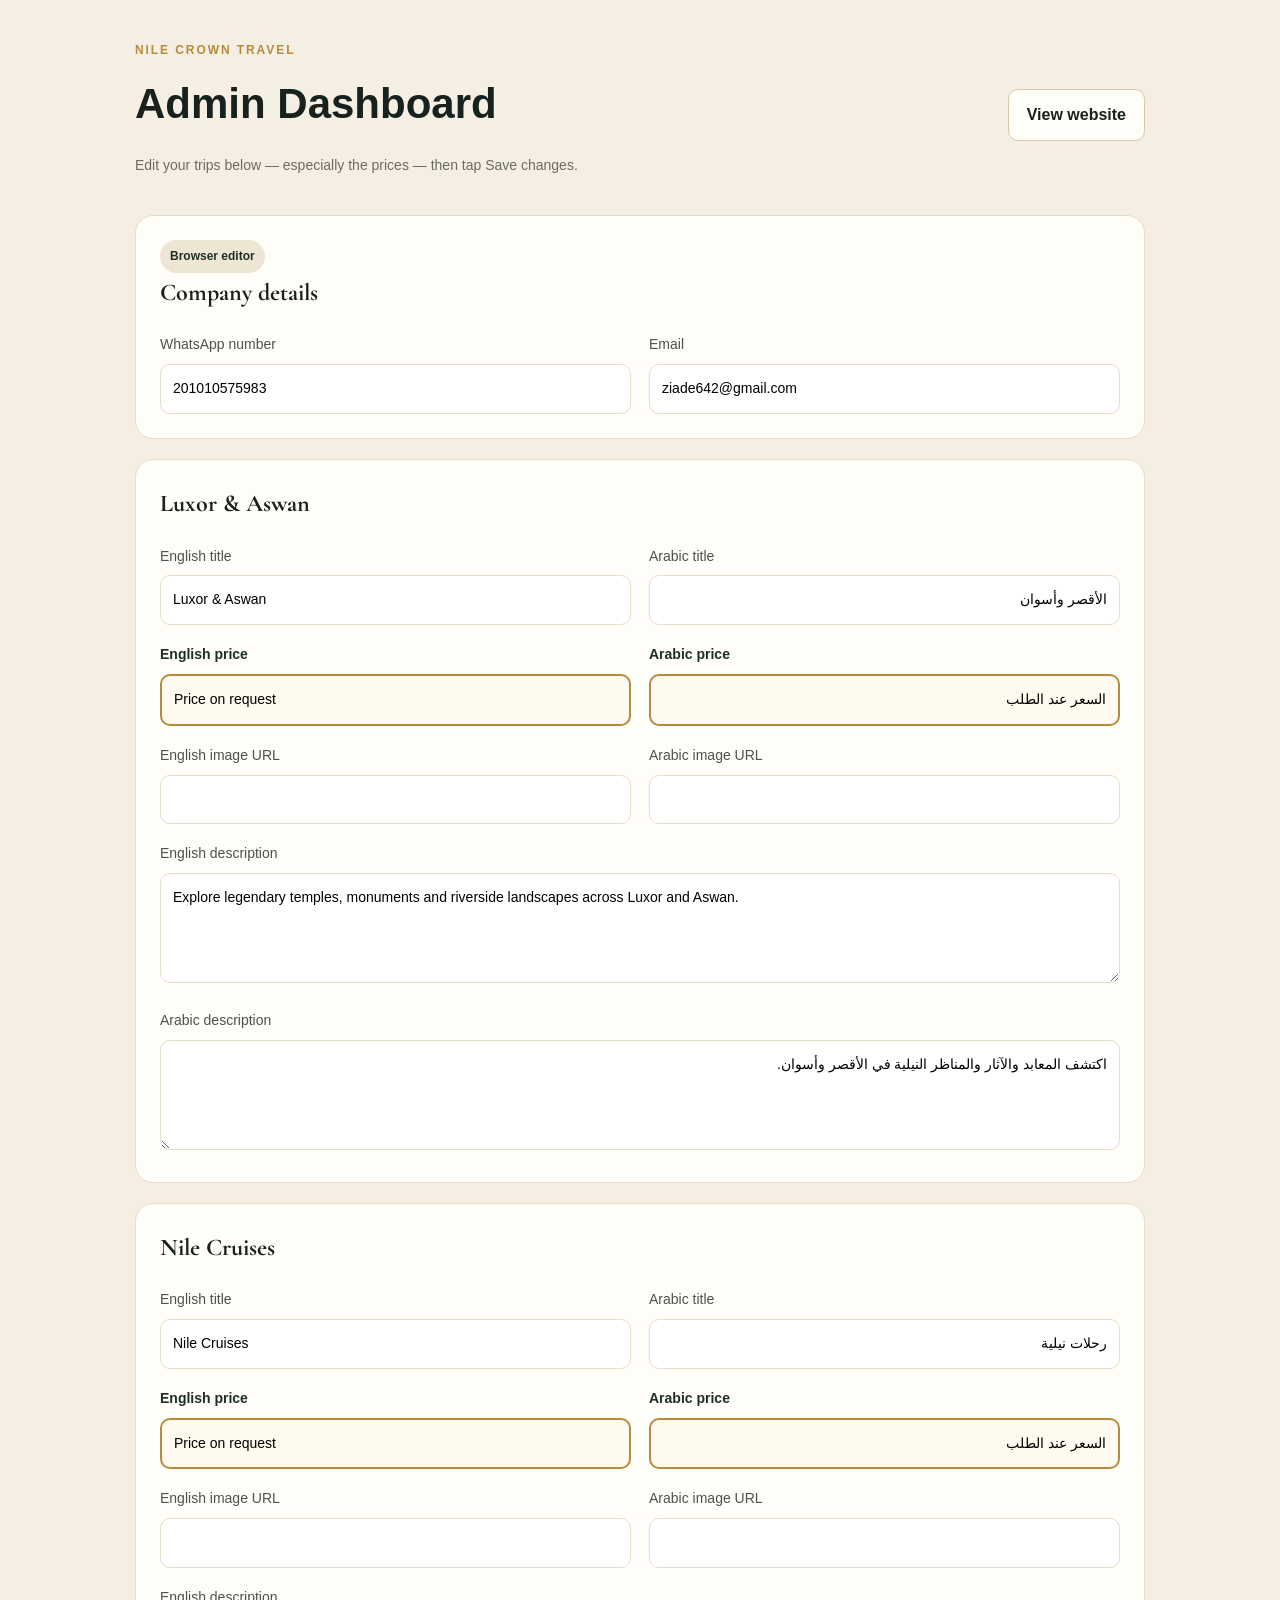
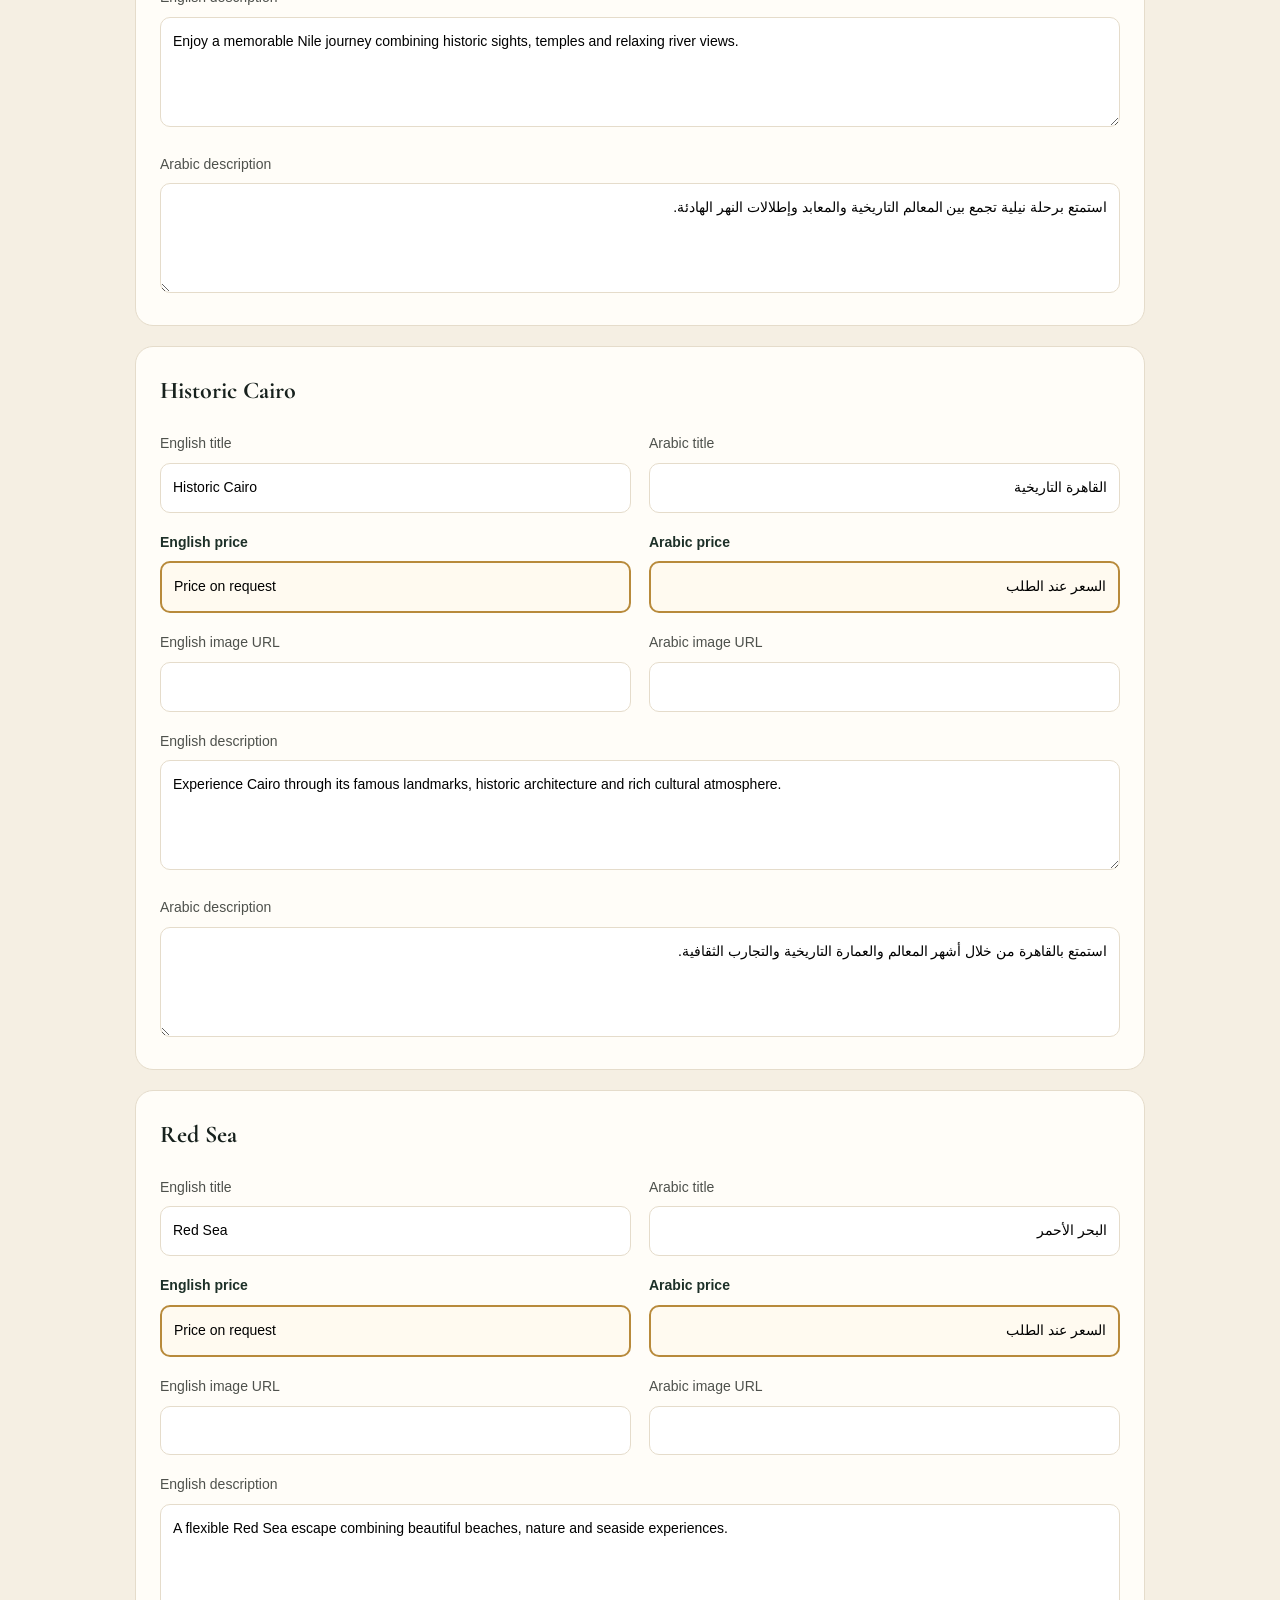
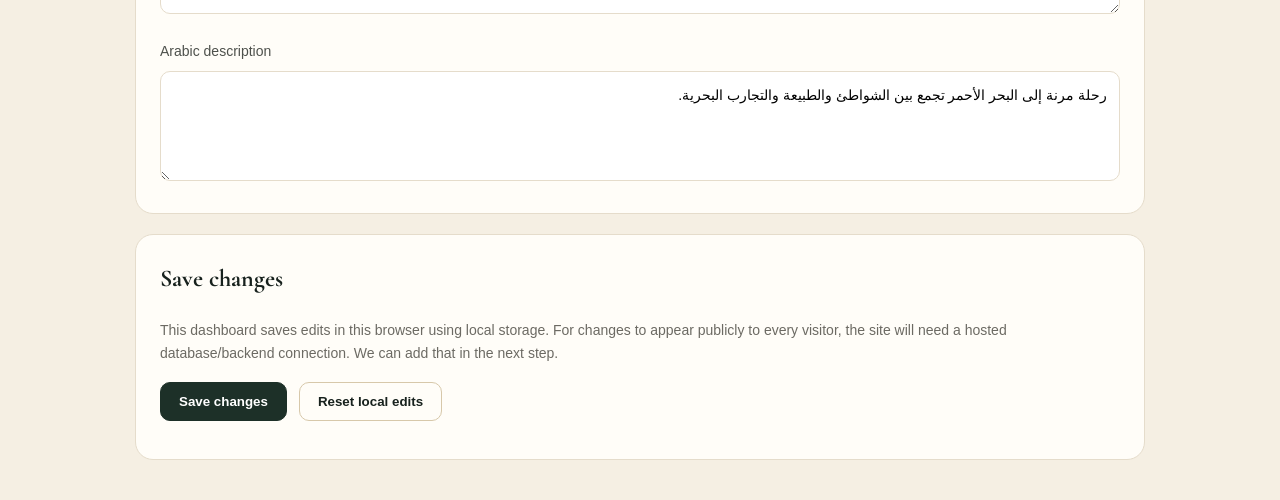
==== admin.html @ ae467d42 "Add files via upload" ====
<!doctype html>
<html lang="en">
<head>
<meta charset="utf-8">
<meta name="viewport" content="width=device-width,initial-scale=1">
<title>Nile Crown Travel — Admin</title>
<link rel="stylesheet" href="style.css">
<style>
body{background:var(--sand)}
.admin-wrap{max-width:1100px;margin:40px auto;padding:0 20px}
.admin-head{display:flex;justify-content:space-between;align-items:center;gap:15px;margin-bottom:25px}
.admin-card{background:var(--paper);border:1px solid var(--line);border-radius:18px;padding:24px;margin-bottom:20px}
.admin-grid{display:grid;grid-template-columns:repeat(2,1fr);gap:18px}
.admin-card input,.admin-card textarea{width:100%;box-sizing:border-box;margin-top:7px;padding:12px;border:1px solid var(--line);border-radius:10px;font:inherit}
.admin-card textarea{min-height:110px}
.admin-actions{display:flex;gap:12px;flex-wrap:wrap;margin-top:18px}
.note{font-size:14px;color:var(--muted);line-height:1.6}
.badge{display:inline-block;padding:6px 10px;border-radius:999px;background:#eee6d5;color:var(--green);font-size:12px;font-weight:700}
@media(max-width:700px){.admin-grid{grid-template-columns:1fr}.admin-head{flex-direction:column;align-items:flex-start}}

body{font-family:Arial,sans-serif;background:#f5efe3;color:#17211d}
.admin-wrap{max-width:1050px}
.admin-head h1{margin:4px 0 0;font-size:42px}
.admin-card h2{margin-top:0}
.admin-card label{font-size:14px;color:#4e514c}
.btn{display:inline-block;padding:11px 18px;border-radius:10px;border:1px solid #d7c8aa;text-decoration:none;cursor:pointer;background:#fffdf8;color:#17211d}
.btn-primary{background:#1d3028;color:white;border-color:#1d3028}
.price-field input{border:2px solid var(--gold);background:#fffaf0}.price-field strong{color:var(--green)}</style>
</head>
<body>
<div class="admin-wrap">
  <div class="admin-head">
    <div><div class="section-kicker">Nile Crown Travel</div><h1>Admin Dashboard</h1><p class="note">Edit your trips below — especially the prices — then tap Save changes.</p></div>
    <a class="btn" href="index.html">View website</a>
  </div>

  <div class="admin-card">
    <span class="badge">Browser editor</span>
    <h2>Company details</h2>
    <div class="admin-grid">
      <label>WhatsApp number<input id="wa" value="201010575983"></label>
      <label>Email<input id="email" value="ziade642@gmail.com"></label>
    </div>
  </div>

  <div id="trips"></div>

  <div class="admin-card">
    <h2>Save changes</h2>
    <p class="note">This dashboard saves edits in this browser using local storage. For changes to appear publicly to every visitor, the site will need a hosted database/backend connection. We can add that in the next step.</p>
    <div class="admin-actions">
      <button class="btn btn-primary" onclick="saveAll()">Save changes</button>
      <button class="btn" onclick="resetAll()">Reset local edits</button>
    </div>
    <p id="status" class="note"></p>
  </div>
</div>
<script src="trip.js"></script>
<script>
const ids=["luxor","cruise","cairo","redsea"];
const saved=JSON.parse(localStorage.getItem("nct_admin")||"{}");
function val(id,key,lang="en"){return saved[id]?.[lang]?.[key] ?? (trips[id]?.[lang]?.[key] || "")}
function render(){
 document.getElementById("trips").innerHTML=ids.map(id=>`
 <div class="admin-card">
  <h2>${trips[id]?.en?.title||id}</h2>
  <div class="admin-grid">
   <label>English title<input data-k="${id}.en.title" value="${val(id,"title")}"></label>
   <label>Arabic title<input dir="rtl" data-k="${id}.ar.title" value="${val(id,"title","ar")}"></label>
   <label class="price-field"><strong>English price</strong><input data-k="${id}.en.price" value="${val(id,"price")}"></label>
   <label class="price-field"><strong>Arabic price</strong><input dir="rtl" data-k="${id}.ar.price" value="${val(id,"price","ar")}"></label>
   <label>English image URL<input data-k="${id}.en.image" value="${val(id,"image")}"></label>
   <label>Arabic image URL<input dir="rtl" data-k="${id}.ar.image" value="${val(id,"image","ar")}"></label>
   <label style="grid-column:1/-1">English description<textarea data-k="${id}.en.desc">${val(id,"desc")}</textarea></label>
   <label style="grid-column:1/-1">Arabic description<textarea dir="rtl" data-k="${id}.ar.desc">${val(id,"desc","ar")}</textarea></label>
  </div>
 </div>`).join("");
}
function saveAll(){
 const out={};
 document.querySelectorAll("[data-k]").forEach(el=>{
   const [id,lang,key]=el.dataset.k.split(".");
   out[id]??={}; out[id][lang]??={}; out[id][lang][key]=el.value;
 });
 localStorage.setItem("nct_admin",JSON.stringify(out));
 localStorage.setItem("nct_company",JSON.stringify({wa:document.getElementById("wa").value,email:document.getElementById("email").value}));
 document.getElementById("status").textContent="Saved in this browser ✓";
}
function resetAll(){localStorage.removeItem("nct_admin");localStorage.removeItem("nct_company");location.reload()}
render();
</script>
</body>
</html>
---- style.css ----
@import url('https://fonts.googleapis.com/css2?family=Cormorant+Garamond:wght@500;600;700&family=Inter:wght@400;500;600;700;800&display=swap');
:root{--ink:#17211d;--green:#1d3028;--gold:#b88a3b;--gold2:#d7b36a;--sand:#f5efe3;--paper:#fffdf8;--muted:#6c6a63;--line:#e5dccb}
*{box-sizing:border-box}html{scroll-behavior:smooth}body{margin:0;font-family:Inter,Arial,sans-serif;background:var(--paper);color:var(--ink);line-height:1.7}a{text-decoration:none;color:inherit}.container{width:min(1160px,92%);margin:auto}
.nav{min-height:78px;display:flex;align-items:center;gap:28px}.brand{display:flex;align-items:center;gap:11px;font-weight:800;font-size:18px;margin-right:auto}.logo{width:44px;height:44px;border:2px solid var(--gold);border-radius:50%;display:grid;place-items:center;color:var(--gold);font-weight:900;letter-spacing:-1px}.nav nav{display:flex;gap:24px}.nav nav a,.lang{font-size:14px;font-weight:600;color:#555}.nav nav a:hover,.lang:hover{color:var(--gold)}
.hero{min-height:650px;display:grid;align-items:center;background:radial-gradient(circle at 82% 25%,rgba(215,179,106,.2),transparent 27%),linear-gradient(120deg,#14231d,#24382f 58%,#71542c);color:white;position:relative;overflow:hidden}.hero:before{content:"𓂀";position:absolute;right:4%;bottom:-95px;font-size:360px;line-height:1;color:white;opacity:.045}.hero:after{content:"NILE CROWN";position:absolute;right:8%;top:25%;font-family:"Cormorant Garamond",serif;font-size:22px;letter-spacing:8px;color:var(--gold2);opacity:.5}.inner{padding:105px 0;position:relative;z-index:1}.eyebrow{letter-spacing:2.4px;font-size:11px;font-weight:800;color:var(--gold);margin-bottom:13px}.hero h1,.trip-hero h1,h2{font-family:"Cormorant Garamond",Georgia,serif}.hero h1{font-size:clamp(55px,8vw,92px);line-height:.92;max-width:780px;margin:0 0 25px;font-weight:600}.hero p{font-size:19px;max-width:720px;color:#eee8db}.actions{display:flex;gap:12px;flex-wrap:wrap;margin-top:30px}.btn{display:inline-flex;justify-content:center;align-items:center;padding:13px 22px;border-radius:8px;border:1px solid transparent;font-weight:800;cursor:pointer;transition:.2s}.primary{background:var(--gold);color:#fff}.primary:hover{background:#9e752f;transform:translateY(-1px)}.outline{border-color:var(--gold);color:var(--gold)}.hero .outline{border-color:#fff;color:#fff}.hero .outline:hover{background:#fff;color:var(--green)}
.section-head{padding:95px 0 38px}.section-head h2{font-size:52px;line-height:1;margin:0 0 12px}.section-head p{color:var(--muted);max-width:650px}.grid{display:grid;grid-template-columns:repeat(4,1fr);gap:18px;padding-bottom:105px}.card{background:white;border:1px solid var(--line);border-radius:16px;padding:27px;transition:.25s;box-shadow:0 10px 35px rgba(55,40,15,.055);position:relative;overflow:hidden}.card:after{content:"";position:absolute;left:0;right:0;bottom:0;height:3px;background:linear-gradient(90deg,var(--gold),transparent)}.card:hover{transform:translateY(-6px);box-shadow:0 18px 45px rgba(55,40,15,.1)}.icon{font-size:37px;margin-bottom:18px}.tag{font-size:10px;text-transform:uppercase;letter-spacing:1.4px;color:#9a702b;font-weight:800}.card h3{font-family:"Cormorant Garamond",Georgia,serif;font-size:29px;margin:8px 0 5px}.card p{color:var(--muted);min-height:78px;font-size:14px}.price{font-weight:800;color:#9a702b;font-size:13px}
.about{background:var(--sand);border-block:1px solid var(--line)}.about-wrap{display:grid;grid-template-columns:1.5fr .8fr;gap:70px;align-items:center;padding:92px 0}.about h2{font-size:50px;line-height:1.05;margin:0 0 18px}.about-box{background:var(--green);color:white;border-radius:16px;padding:30px;display:grid;gap:3px;border:1px solid #30493d;box-shadow:0 15px 40px rgba(20,35,29,.12)}.about-box strong{font-family:"Cormorant Garamond",serif;font-size:31px;color:var(--gold2);margin-top:10px}.about-box span{color:#ddd8cc}
.contact{padding-bottom:100px}.contact-grid{display:grid;grid-template-columns:.75fr 1.25fr;gap:45px}.contact-info{background:var(--green);color:#fff;border-radius:16px;padding:38px}.contact-info h3{font-family:"Cormorant Garamond",serif;font-size:34px;margin-top:0}.contact-info p{color:#ddd8cc}.form{background:#fff;border:1px solid var(--line);border-radius:16px;padding:32px;display:grid;gap:16px;box-shadow:0 10px 35px rgba(55,40,15,.05)}.form>div{display:grid;gap:6px}.form label{font-size:13px;font-weight:700}.form input,.form select,.form textarea{font:inherit;border:1px solid #d9cfbd;border-radius:8px;padding:11px;background:#fff;color:var(--ink);outline:none}.form input:focus,.form select:focus,.form textarea:focus{border-color:var(--gold)}.form textarea{min-height:120px;resize:vertical}.form button{font:inherit}
.footer{border-top:1px solid var(--line);padding:27px 0;display:flex;justify-content:space-between;gap:20px;color:#777;font-size:13px}
.trip-hero{background:radial-gradient(circle at 85% 20%,rgba(184,138,59,.18),transparent 25%),var(--green);color:#fff;padding:65px 0}.trip-hero h1{font-size:clamp(50px,7vw,78px);line-height:.95;margin:10px 0 16px}.trip-hero p{color:#ddd8cc;font-size:18px}.back{color:var(--gold2);font-weight:700;font-size:14px}.trip-content{padding:82px 0}.trip-layout{display:grid;grid-template-columns:1.5fr .7fr;gap:55px}.trip-icon{font-size:70px}.trip-content h2{font-size:48px;line-height:1;margin:12px 0}.trip-content article>p{color:var(--muted);font-size:16px;max-width:760px}.facts{display:grid;grid-template-columns:repeat(2,1fr);gap:15px;margin-top:38px}.facts div{background:#fff;border:1px solid var(--line);border-radius:12px;padding:20px}.facts b,.facts span{display:block}.facts b{font-size:10px;letter-spacing:1.3px;color:#9a702b;text-transform:uppercase}.facts span{font-weight:700;margin-top:3px}.booking-box{background:#fff;border:1px solid var(--line);border-radius:16px;padding:30px;height:max-content;box-shadow:0 15px 40px rgba(55,40,15,.08)}.booking-box h3{font-family:"Cormorant Garamond",serif;font-size:31px;margin-top:0}.booking-box p{color:var(--muted);font-size:14px}.full{width:100%;margin-top:10px}
@media(max-width:900px){.nav nav{display:none}.grid{grid-template-columns:repeat(2,1fr)}.about-wrap,.contact-grid,.trip-layout{grid-template-columns:1fr}.hero{min-height:570px}.hero:after{display:none}}
@media(max-width:560px){.grid{grid-template-columns:1fr}.hero h1{font-size:54px}.hero p{font-size:17px}.facts{grid-template-columns:1fr}.nav{gap:10px}.brand{font-size:15px}.logo{width:38px;height:38px}.actions .btn{width:100%}.section-head{padding-top:68px}.section-head h2,.about h2{font-size:42px}.trip-content{padding:58px 0}}

/* Destination photography */
.card{background-size:cover;background-position:center;min-height:310px;color:#fff;display:flex;flex-direction:column;justify-content:flex-end}
.card:before{content:"";position:absolute;inset:0;background:linear-gradient(180deg,rgba(10,18,14,.04) 20%,rgba(10,18,14,.88) 100%);z-index:0}
.card>*{position:relative;z-index:1}.card p{color:#eee8db}.card .tag,.card .price{color:#e1bd72}
.card:nth-child(1){background-image:url('https://images.unsplash.com/photo-1568322445389-f64ac2515020?auto=format&fit=crop&w=1200&q=85')}
.card:nth-child(2){background-image:url('https://images.unsplash.com/photo-1539650116574-75c0c6d7c6a0?auto=format&fit=crop&w=1200&q=85')}
.card:nth-child(3){background-image:url('https://images.unsplash.com/photo-1572252009286-268acec5ca0a?auto=format&fit=crop&w=1200&q=85')}
.card:nth-child(4){background-image:url('https://images.unsplash.com/photo-1507525428034-b723cf961d3e?auto=format&fit=crop&w=1200&q=85')}

.highlights{background:#fff;border-bottom:1px solid var(--line)}.highlights-inner{display:grid;grid-template-columns:repeat(3,1fr);gap:0}.highlights-inner div{padding:27px 20px;display:grid;grid-template-columns:42px 1fr;column-gap:12px;align-items:center;border-right:1px solid var(--line)}.highlights-inner div:first-child{border-left:1px solid var(--line)}.highlights-inner span{grid-row:span 2;font-size:28px;color:var(--gold);text-align:center}.highlights-inner b{font-size:14px}.highlights-inner small{font-size:11px;color:var(--muted)}@media(max-width:600px){.highlights-inner{grid-template-columns:1fr}.highlights-inner div,.highlights-inner div:first-child{border-inline:0;border-bottom:1px solid var(--line)}}

.trip-image{height:390px;border-radius:18px;background-size:cover;background-position:center;margin-bottom:55px;box-shadow:0 18px 50px rgba(35,30,15,.13);position:relative;overflow:hidden}.trip-image:after{content:"";position:absolute;inset:0;background:linear-gradient(0deg,rgba(12,24,19,.22),transparent 55%)}.it-title{margin-top:55px!important}.itinerary{display:grid;gap:12px}.day{display:grid;grid-template-columns:110px 1fr;gap:20px;padding:18px 20px;background:#fff;border:1px solid var(--line);border-radius:12px}.day strong{color:var(--gold);font-size:13px}.day span{color:var(--muted);font-size:14px}@media(max-width:600px){.trip-image{height:250px;margin-bottom:38px}.day{grid-template-columns:1fr;gap:4px}}


/* --- Nile Crown Travel v2 enhancements --- */
.trust-grid,.feature-grid,.gallery-grid{display:grid;grid-template-columns:repeat(3,1fr);gap:22px}
.trust-card,.feature-card{background:var(--paper);border:1px solid var(--line);border-radius:18px;padding:28px;box-shadow:0 10px 30px rgba(23,33,29,.06)}
.trust-card .big,.feature-card .big{font-size:32px;margin-bottom:10px}
.gallery-grid{grid-template-columns:repeat(4,1fr)}
.gallery-item{min-height:240px;border-radius:18px;background-size:cover;background-position:center;overflow:hidden;position:relative}
.gallery-item span{position:absolute;left:16px;bottom:14px;background:rgba(23,33,29,.78);color:#fff;padding:7px 12px;border-radius:999px;font-size:13px}
.trip-extra{display:grid;grid-template-columns:1fr 1fr;gap:22px;margin-top:28px}
.extra-box{background:var(--paper);border:1px solid var(--line);border-radius:18px;padding:26px}
.extra-box h3{margin-top:0}
.extra-box ul{padding-left:20px;line-height:1.9}
.ar .extra-box ul{padding-left:0;padding-right:20px}
.sticky-book{position:sticky;bottom:16px;z-index:5;margin-top:28px}
.sticky-book .btn{width:100%;text-align:center;box-shadow:0 12px 30px rgba(23,33,29,.18)}
.section-kicker{letter-spacing:.16em;text-transform:uppercase;font-size:12px;color:var(--gold);font-weight:700;margin-bottom:8px}
.site-footer{padding:34px 0;border-top:1px solid var(--line);margin-top:60px}
.footer-row{display:flex;justify-content:space-between;gap:20px;align-items:center}
@media(max-width:800px){
 .trust-grid,.feature-grid,.gallery-grid,.trip-extra{grid-template-columns:1fr}
 .gallery-item{min-height:200px}
 .footer-row{flex-direction:column;text-align:center}
}

.form-grid{display:grid;grid-template-columns:repeat(2,1fr);gap:18px}
.contact-form label{display:block;font-weight:700;margin-bottom:16px}
.contact-form input,.contact-form textarea{display:block;width:100%;box-sizing:border-box;margin-top:8px;padding:13px 14px;border:1px solid var(--line);border-radius:12px;background:var(--paper);font:inherit}
.contact-form textarea{resize:vertical}
@media(max-width:650px){.form-grid{grid-template-columns:1fr}}

.nav-admin{margin-left:auto;font-size:13px;color:var(--gold);font-weight:700}
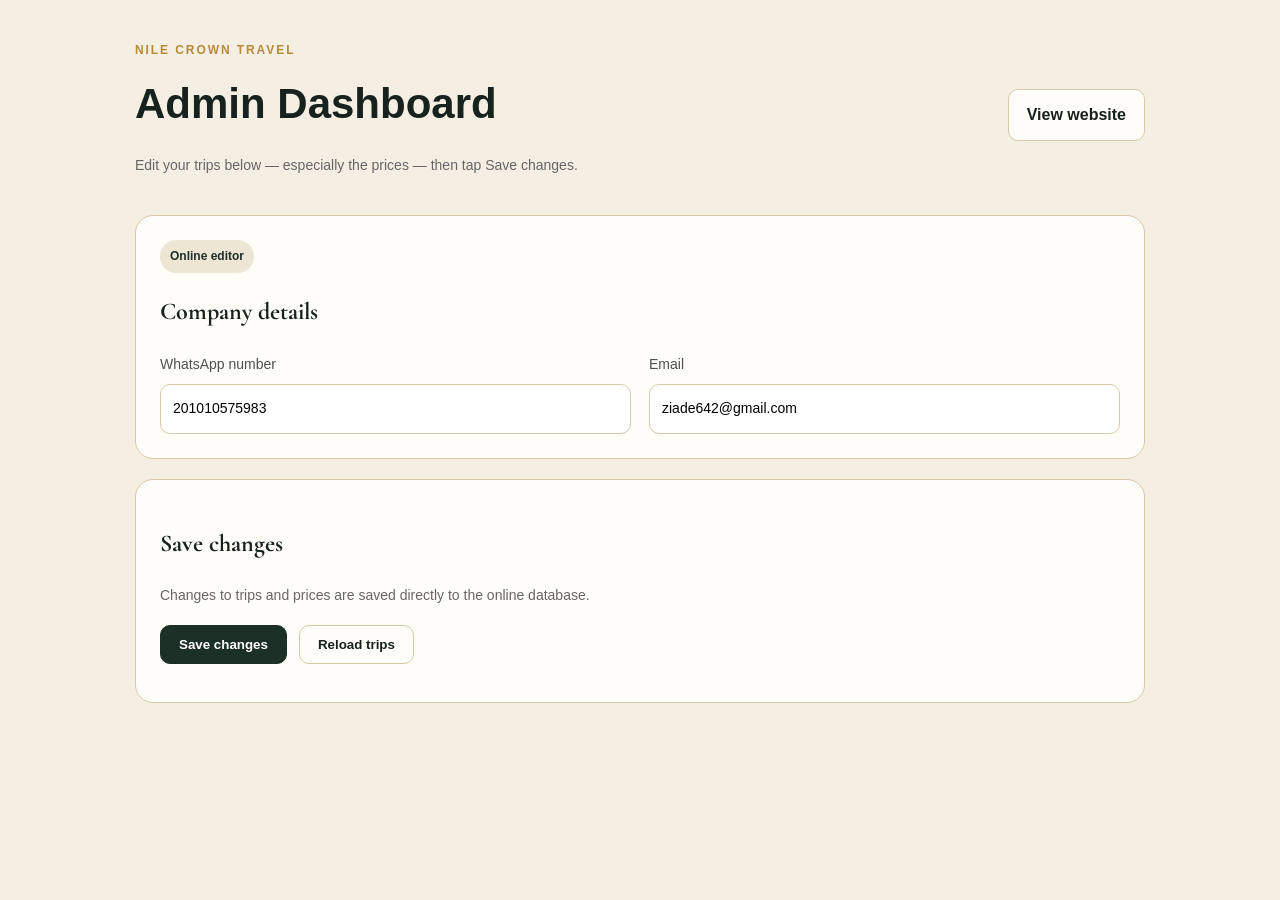
==== commit 1f66dc80: "Revamp admin dashboard styles and functionality Updated admin dashboard styles and functionality, in" ====
--- a/admin.html
+++ b/admin.html
@@ -5,89 +5,566 @@
 <meta name="viewport" content="width=device-width,initial-scale=1">
 <title>Nile Crown Travel — Admin</title>
 <link rel="stylesheet" href="style.css">
+
 <style>
-body{background:var(--sand)}
-.admin-wrap{max-width:1100px;margin:40px auto;padding:0 20px}
-.admin-head{display:flex;justify-content:space-between;align-items:center;gap:15px;margin-bottom:25px}
-.admin-card{background:var(--paper);border:1px solid var(--line);border-radius:18px;padding:24px;margin-bottom:20px}
-.admin-grid{display:grid;grid-template-columns:repeat(2,1fr);gap:18px}
-.admin-card input,.admin-card textarea{width:100%;box-sizing:border-box;margin-top:7px;padding:12px;border:1px solid var(--line);border-radius:10px;font:inherit}
-.admin-card textarea{min-height:110px}
-.admin-actions{display:flex;gap:12px;flex-wrap:wrap;margin-top:18px}
-.note{font-size:14px;color:var(--muted);line-height:1.6}
-.badge{display:inline-block;padding:6px 10px;border-radius:999px;background:#eee6d5;color:var(--green);font-size:12px;font-weight:700}
-@media(max-width:700px){.admin-grid{grid-template-columns:1fr}.admin-head{flex-direction:column;align-items:flex-start}}
-
-body{font-family:Arial,sans-serif;background:#f5efe3;color:#17211d}
-.admin-wrap{max-width:1050px}
-.admin-head h1{margin:4px 0 0;font-size:42px}
-.admin-card h2{margin-top:0}
-.admin-card label{font-size:14px;color:#4e514c}
-.btn{display:inline-block;padding:11px 18px;border-radius:10px;border:1px solid #d7c8aa;text-decoration:none;cursor:pointer;background:#fffdf8;color:#17211d}
-.btn-primary{background:#1d3028;color:white;border-color:#1d3028}
-.price-field input{border:2px solid var(--gold);background:#fffaf0}.price-field strong{color:var(--green)}</style>
+body{
+  background:#f5efe3;
+  color:#17211d;
+  font-family:Arial,sans-serif;
+}
+
+.admin-wrap{
+  max-width:1050px;
+  margin:40px auto;
+  padding:0 20px;
+}
+
+.admin-head{
+  display:flex;
+  justify-content:space-between;
+  align-items:center;
+  gap:15px;
+  margin-bottom:25px;
+}
+
+.admin-head h1{
+  margin:4px 0 0;
+  font-size:42px;
+}
+
+.admin-card{
+  background:#fffdf8;
+  border:1px solid #d7c8aa;
+  border-radius:18px;
+  padding:24px;
+  margin-bottom:20px;
+}
+
+.admin-grid{
+  display:grid;
+  grid-template-columns:repeat(2,1fr);
+  gap:18px;
+}
+
+.admin-card input,
+.admin-card textarea{
+  width:100%;
+  box-sizing:border-box;
+  margin-top:7px;
+  padding:12px;
+  border:1px solid #d7c8aa;
+  border-radius:10px;
+  font:inherit;
+}
+
+.admin-card textarea{
+  min-height:110px;
+}
+
+.admin-card label{
+  font-size:14px;
+  color:#4e514c;
+}
+
+.price-field input{
+  border:2px solid #b99b55;
+  background:#fffaf0;
+}
+
+.price-field strong{
+  color:#1d3028;
+}
+
+.admin-actions{
+  display:flex;
+  gap:12px;
+  flex-wrap:wrap;
+  margin-top:18px;
+}
+
+.btn{
+  display:inline-block;
+  padding:11px 18px;
+  border-radius:10px;
+  border:1px solid #d7c8aa;
+  text-decoration:none;
+  cursor:pointer;
+  background:#fffdf8;
+  color:#17211d;
+}
+
+.btn-primary{
+  background:#1d3028;
+  color:white;
+  border-color:#1d3028;
+}
+
+.note{
+  font-size:14px;
+  color:#666;
+  line-height:1.6;
+}
+
+.badge{
+  display:inline-block;
+  padding:6px 10px;
+  border-radius:999px;
+  background:#eee6d5;
+  color:#1d3028;
+  font-size:12px;
+  font-weight:700;
+}
+
+@media(max-width:700px){
+  .admin-grid{
+    grid-template-columns:1fr;
+  }
+
+  .admin-head{
+    flex-direction:column;
+    align-items:flex-start;
+  }
+}
+</style>
 </head>
+
 <body>
+
 <div class="admin-wrap">
+
   <div class="admin-head">
-    <div><div class="section-kicker">Nile Crown Travel</div><h1>Admin Dashboard</h1><p class="note">Edit your trips below — especially the prices — then tap Save changes.</p></div>
+    <div>
+      <div class="section-kicker">Nile Crown Travel</div>
+      <h1>Admin Dashboard</h1>
+      <p class="note">
+        Edit your trips below — especially the prices — then tap Save changes.
+      </p>
+    </div>
+
     <a class="btn" href="index.html">View website</a>
   </div>
 
+
   <div class="admin-card">
-    <span class="badge">Browser editor</span>
+
+    <span class="badge">Online editor</span>
+
     <h2>Company details</h2>
+
     <div class="admin-grid">
-      <label>WhatsApp number<input id="wa" value="201010575983"></label>
-      <label>Email<input id="email" value="ziade642@gmail.com"></label>
+
+      <label>
+        WhatsApp number
+        <input id="wa" value="201010575983">
+      </label>
+
+      <label>
+        Email
+        <input id="email" value="ziade642@gmail.com">
+      </label>
+
     </div>
+
   </div>
 
+
   <div id="trips"></div>
 
+
   <div class="admin-card">
+
     <h2>Save changes</h2>
-    <p class="note">This dashboard saves edits in this browser using local storage. For changes to appear publicly to every visitor, the site will need a hosted database/backend connection. We can add that in the next step.</p>
+
+    <p class="note">
+      Changes to trips and prices are saved directly to the online database.
+    </p>
+
     <div class="admin-actions">
-      <button class="btn btn-primary" onclick="saveAll()">Save changes</button>
-      <button class="btn" onclick="resetAll()">Reset local edits</button>
+
+      <button class="btn btn-primary" onclick="saveAll()">
+        Save changes
+      </button>
+
+      <button class="btn" onclick="resetAll()">
+        Reload trips
+      </button>
+
     </div>
+
     <p id="status" class="note"></p>
+
   </div>
+
 </div>
+
+
 <script src="trip.js"></script>
+
 <script>
-const ids=["luxor","cruise","cairo","redsea"];
-const saved=JSON.parse(localStorage.getItem("nct_admin")||"{}");
-function val(id,key,lang="en"){return saved[id]?.[lang]?.[key] ?? (trips[id]?.[lang]?.[key] || "")}
+
+const SUPABASE_URL =
+  "https://vlqzmqbshqxycwgiuov.supabase.co";
+
+const SUPABASE_KEY =
+  "sb_publishable_2kdCMej4UhbTlmEcrqIoRg_nDGXvSeL";
+
+
+const ids = [
+  "luxor",
+  "cruise",
+  "cairo",
+  "redsea"
+];
+
+
+function databaseId(id){
+
+  if(id === "luxor"){
+    return 1;
+  }
+
+  return Number(id);
+}
+
+
+function escapeHtml(value){
+
+  return String(value ?? "")
+    .replace(/&/g,"&amp;")
+    .replace(/</g,"&lt;")
+    .replace(/>/g,"&gt;")
+    .replace(/"/g,"&quot;")
+    .replace(/'/g,"&#039;");
+
+}
+
+
 function render(){
- document.getElementById("trips").innerHTML=ids.map(id=>`
- <div class="admin-card">
-  <h2>${trips[id]?.en?.title||id}</h2>
-  <div class="admin-grid">
-   <label>English title<input data-k="${id}.en.title" value="${val(id,"title")}"></label>
-   <label>Arabic title<input dir="rtl" data-k="${id}.ar.title" value="${val(id,"title","ar")}"></label>
-   <label class="price-field"><strong>English price</strong><input data-k="${id}.en.price" value="${val(id,"price")}"></label>
-   <label class="price-field"><strong>Arabic price</strong><input dir="rtl" data-k="${id}.ar.price" value="${val(id,"price","ar")}"></label>
-   <label>English image URL<input data-k="${id}.en.image" value="${val(id,"image")}"></label>
-   <label>Arabic image URL<input dir="rtl" data-k="${id}.ar.image" value="${val(id,"image","ar")}"></label>
-   <label style="grid-column:1/-1">English description<textarea data-k="${id}.en.desc">${val(id,"desc")}</textarea></label>
-   <label style="grid-column:1/-1">Arabic description<textarea dir="rtl" data-k="${id}.ar.desc">${val(id,"desc","ar")}</textarea></label>
-  </div>
- </div>`).join("");
-}
-function saveAll(){
- const out={};
- document.querySelectorAll("[data-k]").forEach(el=>{
-   const [id,lang,key]=el.dataset.k.split(".");
-   out[id]??={}; out[id][lang]??={}; out[id][lang][key]=el.value;
- });
- localStorage.setItem("nct_admin",JSON.stringify(out));
- localStorage.setItem("nct_company",JSON.stringify({wa:document.getElementById("wa").value,email:document.getElementById("email").value}));
- document.getElementById("status").textContent="Saved in this browser ✓";
-}
-function resetAll(){localStorage.removeItem("nct_admin");localStorage.removeItem("nct_company");location.reload()}
+
+  document.getElementById("trips").innerHTML =
+    ids.map(id => {
+
+      const trip =
+        trips[id] || {};
+
+      const en =
+        trip.en || {};
+
+      const ar =
+        trip.ar || {};
+
+      return `
+
+      <div class="admin-card">
+
+        <h2>
+          ${escapeHtml(en.title || id)}
+        </h2>
+
+        <div class="admin-grid">
+
+          <label>
+            English title
+            <input
+              data-k="${id}.en.title"
+              value="${escapeHtml(en.title || "")}"
+            >
+          </label>
+
+
+          <label>
+            Arabic title
+            <input
+              dir="rtl"
+              data-k="${id}.ar.title"
+              value="${escapeHtml(ar.title || "")}"
+            >
+          </label>
+
+
+          <label class="price-field">
+
+            <strong>English price</strong>
+
+            <input
+              data-k="${id}.en.price"
+              value="${escapeHtml(en.price || "")}"
+            >
+
+          </label>
+
+
+          <label class="price-field">
+
+            <strong>Arabic price</strong>
+
+            <input
+              dir="rtl"
+              data-k="${id}.ar.price"
+              value="${escapeHtml(ar.price || "")}"
+            >
+
+          </label>
+
+
+          <label>
+
+            English image URL
+
+            <input
+              data-k="${id}.en.image"
+              value="${escapeHtml(en.image || "")}"
+            >
+
+          </label>
+
+
+          <label>
+
+            Arabic image URL
+
+            <input
+              dir="rtl"
+              data-k="${id}.ar.image"
+              value="${escapeHtml(ar.image || "")}"
+            >
+
+          </label>
+
+
+          <label style="grid-column:1/-1">
+
+            English description
+
+            <textarea
+              data-k="${id}.en.desc"
+            >${escapeHtml(en.desc || "")}</textarea>
+
+          </label>
+
+
+          <label style="grid-column:1/-1">
+
+            Arabic description
+
+            <textarea
+              dir="rtl"
+              data-k="${id}.ar.desc"
+            >${escapeHtml(ar.desc || "")}</textarea>
+
+          </label>
+
+        </div>
+
+      </div>
+
+      `;
+
+    }).join("");
+
+}
+
+
+async function saveAll(){
+
+  const status =
+    document.getElementById("status");
+
+  status.textContent =
+    "Saving changes...";
+
+  status.style.color = "";
+
+
+  const updates = {};
+
+
+  document
+    .querySelectorAll("[data-k]")
+    .forEach(el => {
+
+      const parts =
+        el.dataset.k.split(".");
+
+      const id =
+        parts[0];
+
+      const lang =
+        parts[1];
+
+      const key =
+        parts[2];
+
+
+      if(!updates[id]){
+        updates[id] = {};
+      }
+
+      if(!updates[id][lang]){
+        updates[id][lang] = {};
+      }
+
+      updates[id][lang][key] =
+        el.value;
+
+    });
+
+
+  try{
+
+    for(const id of Object.keys(updates)){
+
+      const dbId =
+        databaseId(id);
+
+
+      const data = {};
+
+
+      if(updates[id].en){
+
+        if(
+          updates[id].en.title !== undefined
+        ){
+          data.title_en =
+            updates[id].en.title;
+        }
+
+        if(
+          updates[id].en.price !== undefined
+        ){
+          data.price_en =
+            updates[id].en.price;
+        }
+
+        if(
+          updates[id].en.image !== undefined
+        ){
+          data.image_en =
+            updates[id].en.image;
+        }
+
+        if(
+          updates[id].en.desc !== undefined
+        ){
+          data.description_en =
+            updates[id].en.desc;
+        }
+
+      }
+
+
+      if(updates[id].ar){
+
+        if(
+          updates[id].ar.title !== undefined
+        ){
+          data.title_ar =
+            updates[id].ar.title;
+        }
+
+        if(
+          updates[id].ar.price !== undefined
+        ){
+          data.price_ar =
+            updates[id].ar.price;
+        }
+
+        if(
+          updates[id].ar.image !== undefined
+        ){
+          data.image_ar =
+            updates[id].ar.image;
+        }
+
+        if(
+          updates[id].ar.desc !== undefined
+        ){
+          data.description_ar =
+            updates[id].ar.desc;
+        }
+
+      }
+
+
+      const response =
+        await fetch(
+          `${SUPABASE_URL}/rest/v1/trips?id=eq.${dbId}`,
+          {
+            method:"PATCH",
+
+            headers:{
+              apikey:SUPABASE_KEY,
+              Authorization:
+                `Bearer ${SUPABASE_KEY}`,
+              "Content-Type":
+                "application/json",
+              Prefer:
+                "return=minimal"
+            },
+
+            body:
+              JSON.stringify(data)
+          }
+        );
+
+
+      if(!response.ok){
+
+        const errorText =
+          await response.text();
+
+        throw new Error(errorText);
+
+      }
+
+    }
+
+
+    localStorage.setItem(
+      "nct_company",
+      JSON.stringify({
+        wa:
+          document.getElementById("wa").value,
+
+        email:
+          document.getElementById("email").value
+      })
+    );
+
+
+    status.textContent =
+      "Saved successfully ✓";
+
+    status.style.color =
+      "green";
+
+
+  }catch(error){
+
+    console.error(error);
+
+    status.textContent =
+      "Save failed: " + error.message;
+
+    status.style.color =
+      "red";
+
+  }
+
+}
+
+
+function resetAll(){
+
+  location.reload();
+
+}
+
+
 render();
+
 </script>
+
 </body>
 </html>
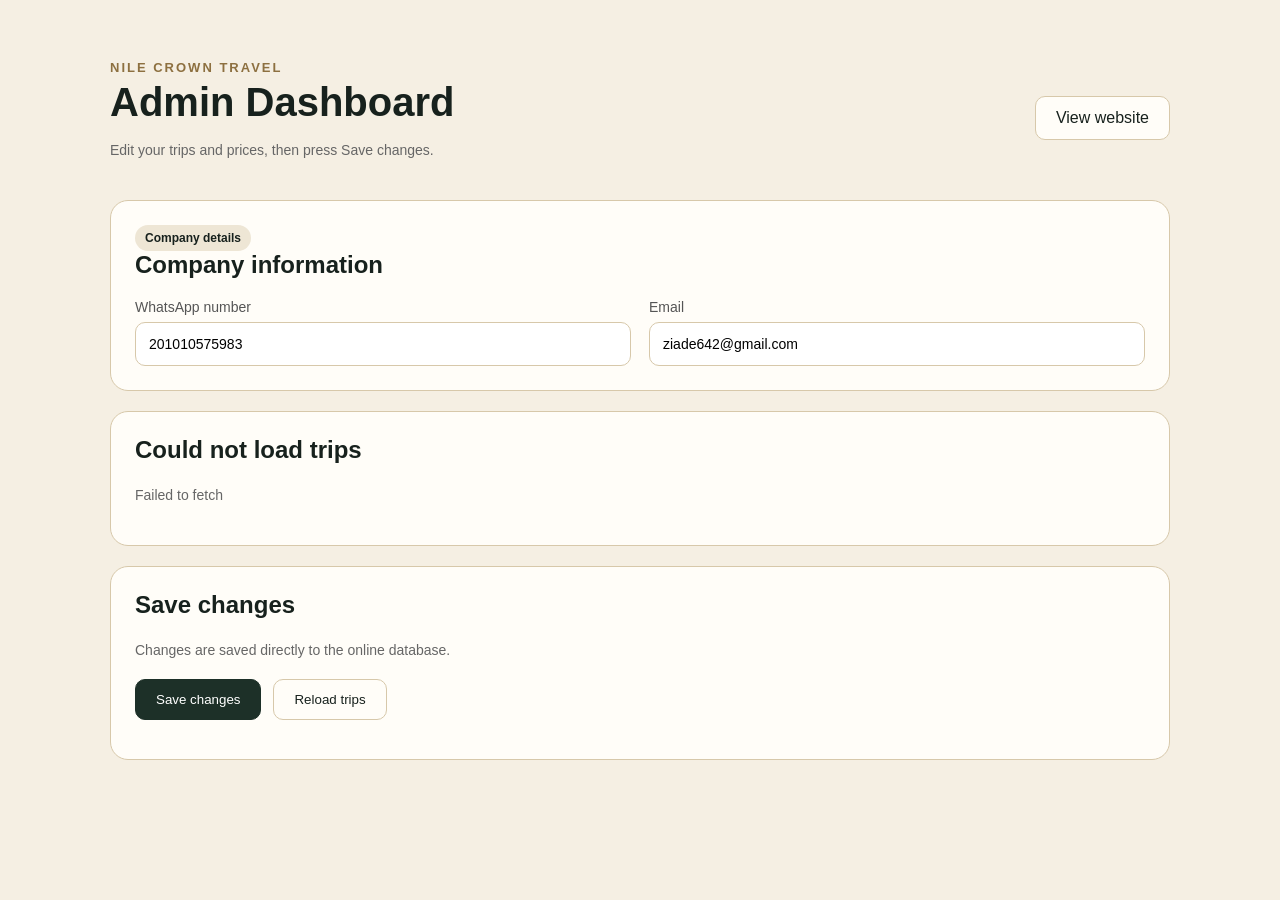
==== commit d6451a57: "Refactor admin.html for improved structure and styling" ====
--- a/admin.html
+++ b/admin.html
@@ -3,36 +3,43 @@
 <head>
 <meta charset="utf-8">
 <meta name="viewport" content="width=device-width,initial-scale=1">
-<title>Nile Crown Travel — Admin</title>
-<link rel="stylesheet" href="style.css">
+<title>Nile Crown Travel - Admin</title>
 
 <style>
+*{box-sizing:border-box}
+
 body{
+  margin:0;
   background:#f5efe3;
   color:#17211d;
   font-family:Arial,sans-serif;
 }
 
-.admin-wrap{
-  max-width:1050px;
+.wrap{
+  max-width:1100px;
   margin:40px auto;
-  padding:0 20px;
-}
-
-.admin-head{
+  padding:20px;
+}
+
+header{
   display:flex;
   justify-content:space-between;
   align-items:center;
-  gap:15px;
   margin-bottom:25px;
 }
 
-.admin-head h1{
-  margin:4px 0 0;
-  font-size:42px;
-}
-
-.admin-card{
+h1{font-size:40px;margin:5px 0}
+h2{margin-top:0}
+
+.kicker{
+  font-size:13px;
+  font-weight:bold;
+  letter-spacing:2px;
+  color:#8d7040;
+  text-transform:uppercase;
+}
+
+.card{
   background:#fffdf8;
   border:1px solid #d7c8aa;
   border-radius:18px;
@@ -40,191 +47,195 @@
   margin-bottom:20px;
 }
 
-.admin-grid{
+.grid{
   display:grid;
-  grid-template-columns:repeat(2,1fr);
+  grid-template-columns:1fr 1fr;
   gap:18px;
 }
 
-.admin-card input,
-.admin-card textarea{
+label{
+  font-size:14px;
+  color:#555;
+}
+
+input,textarea{
+  display:block;
   width:100%;
-  box-sizing:border-box;
   margin-top:7px;
-  padding:12px;
+  padding:13px;
   border:1px solid #d7c8aa;
   border-radius:10px;
   font:inherit;
-}
-
-.admin-card textarea{
+  background:white;
+}
+
+textarea{
   min-height:110px;
-}
-
-.admin-card label{
-  font-size:14px;
-  color:#4e514c;
-}
-
-.price-field input{
+  resize:vertical;
+}
+
+.price input{
   border:2px solid #b99b55;
   background:#fffaf0;
-}
-
-.price-field strong{
-  color:#1d3028;
-}
-
-.admin-actions{
+  font-weight:bold;
+}
+
+.btn{
+  padding:12px 20px;
+  border-radius:10px;
+  border:1px solid #d7c8aa;
+  background:#fffdf8;
+  cursor:pointer;
+  text-decoration:none;
+  color:#17211d;
+}
+
+.primary{
+  background:#1d3028;
+  color:white;
+  border-color:#1d3028;
+}
+
+.actions{
   display:flex;
   gap:12px;
   flex-wrap:wrap;
   margin-top:18px;
 }
 
-.btn{
-  display:inline-block;
-  padding:11px 18px;
-  border-radius:10px;
-  border:1px solid #d7c8aa;
-  text-decoration:none;
-  cursor:pointer;
-  background:#fffdf8;
-  color:#17211d;
-}
-
-.btn-primary{
-  background:#1d3028;
-  color:white;
-  border-color:#1d3028;
-}
-
 .note{
+  color:#666;
   font-size:14px;
-  color:#666;
   line-height:1.6;
 }
 
 .badge{
   display:inline-block;
   padding:6px 10px;
-  border-radius:999px;
+  border-radius:20px;
   background:#eee6d5;
-  color:#1d3028;
   font-size:12px;
-  font-weight:700;
+  font-weight:bold;
+}
+
+#status{
+  margin-top:15px;
+  font-weight:bold;
+}
+
+.loading{
+  text-align:center;
+  color:#666;
 }
 
 @media(max-width:700px){
-  .admin-grid{
+  header{
+    flex-direction:column;
+    align-items:flex-start;
+    gap:15px;
+  }
+
+  .grid{
     grid-template-columns:1fr;
   }
 
-  .admin-head{
-    flex-direction:column;
-    align-items:flex-start;
-  }
+  h1{font-size:32px}
 }
 </style>
 </head>
 
 <body>
 
-<div class="admin-wrap">
-
-  <div class="admin-head">
-    <div>
-      <div class="section-kicker">Nile Crown Travel</div>
-      <h1>Admin Dashboard</h1>
-      <p class="note">
-        Edit your trips below — especially the prices — then tap Save changes.
-      </p>
-    </div>
-
-    <a class="btn" href="index.html">View website</a>
+<div class="wrap">
+
+<header>
+  <div>
+    <div class="kicker">Nile Crown Travel</div>
+    <h1>Admin Dashboard</h1>
+    <p class="note">
+      Edit your trips and prices, then press Save changes.
+    </p>
   </div>
 
-
-  <div class="admin-card">
-
-    <span class="badge">Online editor</span>
-
-    <h2>Company details</h2>
-
-    <div class="admin-grid">
-
-      <label>
-        WhatsApp number
-        <input id="wa" value="201010575983">
-      </label>
-
-      <label>
-        Email
-        <input id="email" value="ziade642@gmail.com">
-      </label>
-
-    </div>
+  <a class="btn" href="index.html">View website</a>
+</header>
+
+
+<!-- COMPANY -->
+
+<div class="card">
+
+  <span class="badge">Company details</span>
+
+  <h2>Company information</h2>
+
+  <div class="grid">
+
+    <label>
+      WhatsApp number
+      <input id="wa" value="201010575983">
+    </label>
+
+    <label>
+      Email
+      <input id="email" value="ziade642@gmail.com">
+    </label>
 
   </div>
 
-
-  <div id="trips"></div>
-
-
-  <div class="admin-card">
-
-    <h2>Save changes</h2>
-
-    <p class="note">
-      Changes to trips and prices are saved directly to the online database.
-    </p>
-
-    <div class="admin-actions">
-
-      <button class="btn btn-primary" onclick="saveAll()">
-        Save changes
-      </button>
-
-      <button class="btn" onclick="resetAll()">
-        Reload trips
-      </button>
-
-    </div>
-
-    <p id="status" class="note"></p>
-
+</div>
+
+
+<!-- TRIPS -->
+
+<div id="trips">
+  <div class="card loading">
+    Loading trips...
   </div>
-
 </div>
 
 
-<script src="trip.js"></script>
+<!-- SAVE -->
+
+<div class="card">
+
+  <h2>Save changes</h2>
+
+  <p class="note">
+    Changes are saved directly to the online database.
+  </p>
+
+  <div class="actions">
+
+    <button
+      id="saveBtn"
+      class="btn primary"
+      onclick="saveAll()">
+      Save changes
+    </button>
+
+    <button
+      class="btn"
+      onclick="loadTrips()">
+      Reload trips
+    </button>
+
+  </div>
+
+  <div id="status"></div>
+
+</div>
+
+</div>
+
 
 <script>
 
 const SUPABASE_URL =
-  "https://vlqzmqbshqxycwgiuov.supabase.co";
+"https://vlqzmqbshqxycwgiuov.supabase.co";
 
 const SUPABASE_KEY =
-  "sb_publishable_2kdCMej4UhbTlmEcrqIoRg_nDGXvSeL";
-
-
-const ids = [
-  "luxor",
-  "cruise",
-  "cairo",
-  "redsea"
-];
-
-
-function databaseId(id){
-
-  if(id === "luxor"){
-    return 1;
-  }
-
-  return Number(id);
-}
+"sb_publishable_2kdCMej4UhbTlmEcrqIoRg_nDGXvSeL";
 
 
 function escapeHtml(value){
@@ -239,137 +250,182 @@
 }
 
 
-function render(){
-
-  document.getElementById("trips").innerHTML =
-    ids.map(id => {
-
-      const trip =
-        trips[id] || {};
-
-      const en =
-        trip.en || {};
-
-      const ar =
-        trip.ar || {};
-
-      return `
-
-      <div class="admin-card">
-
-        <h2>
-          ${escapeHtml(en.title || id)}
-        </h2>
-
-        <div class="admin-grid">
-
-          <label>
-            English title
-            <input
-              data-k="${id}.en.title"
-              value="${escapeHtml(en.title || "")}"
-            >
-          </label>
-
-
-          <label>
-            Arabic title
-            <input
-              dir="rtl"
-              data-k="${id}.ar.title"
-              value="${escapeHtml(ar.title || "")}"
-            >
-          </label>
-
-
-          <label class="price-field">
-
-            <strong>English price</strong>
-
-            <input
-              data-k="${id}.en.price"
-              value="${escapeHtml(en.price || "")}"
-            >
-
-          </label>
-
-
-          <label class="price-field">
-
-            <strong>Arabic price</strong>
-
-            <input
-              dir="rtl"
-              data-k="${id}.ar.price"
-              value="${escapeHtml(ar.price || "")}"
-            >
-
-          </label>
-
-
-          <label>
-
-            English image URL
-
-            <input
-              data-k="${id}.en.image"
-              value="${escapeHtml(en.image || "")}"
-            >
-
-          </label>
-
-
-          <label>
-
-            Arabic image URL
-
-            <input
-              dir="rtl"
-              data-k="${id}.ar.image"
-              value="${escapeHtml(ar.image || "")}"
-            >
-
-          </label>
-
-
-          <label style="grid-column:1/-1">
-
-            English description
-
-            <textarea
-              data-k="${id}.en.desc"
-            >${escapeHtml(en.desc || "")}</textarea>
-
-          </label>
-
-
-          <label style="grid-column:1/-1">
-
-            Arabic description
-
-            <textarea
-              dir="rtl"
-              data-k="${id}.ar.desc"
-            >${escapeHtml(ar.desc || "")}</textarea>
-
-          </label>
-
-        </div>
-
-      </div>
-
-      `;
-
-    }).join("");
-
-}
-
-
-async function saveAll(){
+/* LOAD TRIPS */
+
+async function loadTrips(){
+
+  const box =
+    document.getElementById("trips");
 
   const status =
     document.getElementById("status");
 
+  box.innerHTML =
+  '<div class="card loading">Loading trips...</div>';
+
+  status.textContent = "";
+
+  try{
+
+    const response = await fetch(
+      `${SUPABASE_URL}/rest/v1/trips?select=*&order=id.asc`,
+      {
+        headers:{
+          apikey:SUPABASE_KEY,
+          Authorization:`Bearer ${SUPABASE_KEY}`
+        }
+      }
+    );
+
+    if(!response.ok){
+
+      throw new Error(
+        await response.text()
+      );
+
+    }
+
+    const rows =
+      await response.json();
+
+    if(!rows.length){
+
+      box.innerHTML =
+      '<div class="card loading">No trips found.</div>';
+
+      return;
+    }
+
+    renderTrips(rows);
+
+  }catch(error){
+
+    console.error(error);
+
+    box.innerHTML = `
+      <div class="card">
+        <h2>Could not load trips</h2>
+        <p class="note">
+          ${escapeHtml(error.message)}
+        </p>
+      </div>
+    `;
+
+  }
+
+}
+
+
+/* DISPLAY TRIPS */
+
+function renderTrips(rows){
+
+  document.getElementById("trips").innerHTML =
+  rows.map(trip => `
+
+    <div class="card">
+
+      <span class="badge">
+        Trip ID: ${escapeHtml(trip.id)}
+      </span>
+
+      <h2>
+        ${escapeHtml(
+          trip.title_en ||
+          trip.title_ar ||
+          "Trip"
+        )}
+      </h2>
+
+      <div class="grid">
+
+        <label>
+          English title
+          <input
+            data-id="${trip.id}"
+            data-field="title_en"
+            value="${escapeHtml(trip.title_en)}">
+        </label>
+
+        <label>
+          Arabic title
+          <input
+            dir="rtl"
+            data-id="${trip.id}"
+            data-field="title_ar"
+            value="${escapeHtml(trip.title_ar)}">
+        </label>
+
+        <label class="price">
+          <strong>English price</strong>
+          <input
+            data-id="${trip.id}"
+            data-field="price_en"
+            value="${escapeHtml(trip.price_en)}">
+        </label>
+
+        <label class="price">
+          <strong>Arabic price</strong>
+          <input
+            dir="rtl"
+            data-id="${trip.id}"
+            data-field="price_ar"
+            value="${escapeHtml(trip.price_ar)}">
+        </label>
+
+        <label>
+          English image URL
+          <input
+            data-id="${trip.id}"
+            data-field="image_en"
+            value="${escapeHtml(trip.image_en)}">
+        </label>
+
+        <label>
+          Arabic image URL
+          <input
+            dir="rtl"
+            data-id="${trip.id}"
+            data-field="image_ar"
+            value="${escapeHtml(trip.image_ar)}">
+        </label>
+
+        <label style="grid-column:1/-1">
+          English description
+          <textarea
+            data-id="${trip.id}"
+            data-field="description_en">${escapeHtml(trip.description_en)}</textarea>
+        </label>
+
+        <label style="grid-column:1/-1">
+          Arabic description
+          <textarea
+            dir="rtl"
+            data-id="${trip.id}"
+            data-field="description_ar">${escapeHtml(trip.description_ar)}</textarea>
+        </label>
+
+      </div>
+
+    </div>
+
+  `).join("");
+
+}
+
+
+/* SAVE */
+
+async function saveAll(){
+
+  const button =
+    document.getElementById("saveBtn");
+
+  const status =
+    document.getElementById("status");
+
+  button.disabled = true;
+
   status.textContent =
     "Saving changes...";
 
@@ -380,32 +436,21 @@
 
 
   document
-    .querySelectorAll("[data-k]")
-    .forEach(el => {
-
-      const parts =
-        el.dataset.k.split(".");
+    .querySelectorAll("[data-id][data-field]")
+    .forEach(input => {
 
       const id =
-        parts[0];
-
-      const lang =
-        parts[1];
-
-      const key =
-        parts[2];
-
+        input.dataset.id;
+
+      const field =
+        input.dataset.field;
 
       if(!updates[id]){
         updates[id] = {};
       }
 
-      if(!updates[id][lang]){
-        updates[id][lang] = {};
-      }
-
-      updates[id][lang][key] =
-        el.value;
+      updates[id][field] =
+        input.value;
 
     });
 
@@ -413,108 +458,31 @@
   try{
 
     for(const id of Object.keys(updates)){
-
-      const dbId =
-        databaseId(id);
-
-
-      const data = {};
-
-
-      if(updates[id].en){
-
-        if(
-          updates[id].en.title !== undefined
-        ){
-          data.title_en =
-            updates[id].en.title;
-        }
-
-        if(
-          updates[id].en.price !== undefined
-        ){
-          data.price_en =
-            updates[id].en.price;
-        }
-
-        if(
-          updates[id].en.image !== undefined
-        ){
-          data.image_en =
-            updates[id].en.image;
-        }
-
-        if(
-          updates[id].en.desc !== undefined
-        ){
-          data.description_en =
-            updates[id].en.desc;
-        }
-
-      }
-
-
-      if(updates[id].ar){
-
-        if(
-          updates[id].ar.title !== undefined
-        ){
-          data.title_ar =
-            updates[id].ar.title;
-        }
-
-        if(
-          updates[id].ar.price !== undefined
-        ){
-          data.price_ar =
-            updates[id].ar.price;
-        }
-
-        if(
-          updates[id].ar.image !== undefined
-        ){
-          data.image_ar =
-            updates[id].ar.image;
-        }
-
-        if(
-          updates[id].ar.desc !== undefined
-        ){
-          data.description_ar =
-            updates[id].ar.desc;
-        }
-
-      }
-
 
       const response =
         await fetch(
-          `${SUPABASE_URL}/rest/v1/trips?id=eq.${dbId}`,
+          `${SUPABASE_URL}/rest/v1/trips?id=eq.${encodeURIComponent(id)}`,
           {
             method:"PATCH",
 
             headers:{
               apikey:SUPABASE_KEY,
-              Authorization:
-                `Bearer ${SUPABASE_KEY}`,
-              "Content-Type":
-                "application/json",
-              Prefer:
-                "return=minimal"
+              Authorization:`Bearer ${SUPABASE_KEY}`,
+              "Content-Type":"application/json",
+              Prefer:"return=minimal"
             },
 
             body:
-              JSON.stringify(data)
+              JSON.stringify(updates[id])
           }
         );
 
 
       if(!response.ok){
 
-        const errorText =
-          await response.text();
-
-        throw new Error(errorText);
+        throw new Error(
+          `Trip ${id}: ${await response.text()}`
+        );
 
       }
 
@@ -524,11 +492,8 @@
     localStorage.setItem(
       "nct_company",
       JSON.stringify({
-        wa:
-          document.getElementById("wa").value,
-
-        email:
-          document.getElementById("email").value
+        wa:document.getElementById("wa").value,
+        email:document.getElementById("email").value
       })
     );
 
@@ -552,17 +517,48 @@
 
   }
 
-}
-
-
-function resetAll(){
-
-  location.reload();
-
-}
-
-
-render();
+
+  button.disabled = false;
+
+}
+
+
+/* COMPANY DATA */
+
+function loadCompany(){
+
+  try{
+
+    const saved =
+      JSON.parse(
+        localStorage.getItem("nct_company") || "null"
+      );
+
+    if(saved){
+
+      if(saved.wa)
+        document.getElementById("wa").value =
+          saved.wa;
+
+      if(saved.email)
+        document.getElementById("email").value =
+          saved.email;
+
+    }
+
+  }catch(error){
+
+    console.log(error);
+
+  }
+
+}
+
+
+/* START */
+
+loadCompany();
+loadTrips();
 
 </script>
 
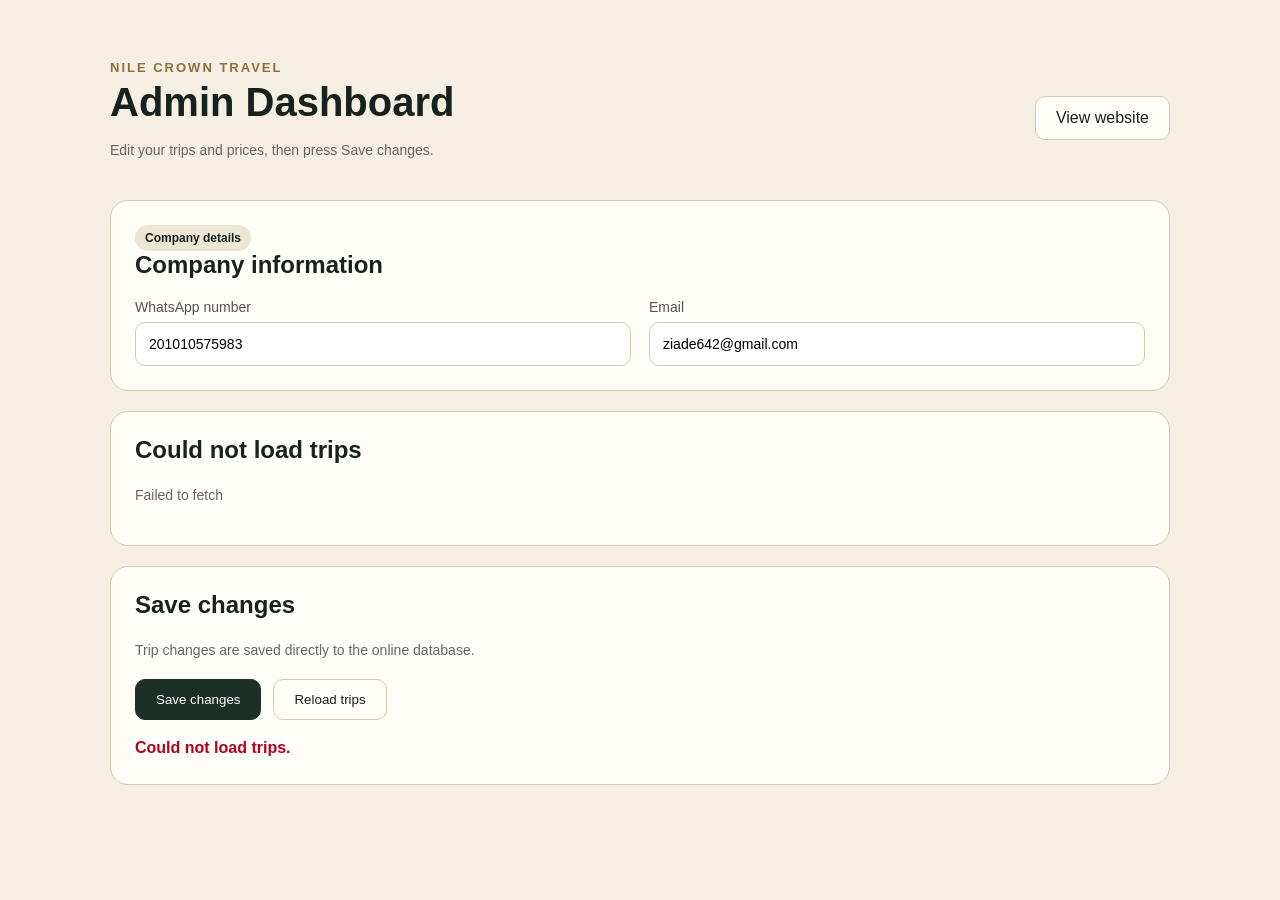
==== commit 6e4a90d7: "Enhance admin dashboard styles and structure Added new styles for button states and improved layout." ====
--- a/admin.html
+++ b/admin.html
@@ -78,6 +78,7 @@
   border:2px solid #b99b55;
   background:#fffaf0;
   font-weight:bold;
+  font-size:17px;
 }
 
 .btn{
@@ -90,6 +91,11 @@
   color:#17211d;
 }
 
+.btn:disabled{
+  opacity:.6;
+  cursor:not-allowed;
+}
+
 .primary{
   background:#1d3028;
   color:white;
@@ -121,11 +127,20 @@
 #status{
   margin-top:15px;
   font-weight:bold;
+  line-height:1.6;
 }
 
 .loading{
   text-align:center;
   color:#666;
+}
+
+.success{
+  color:green;
+}
+
+.error{
+  color:#b00020;
 }
 
 @media(max-width:700px){
@@ -151,13 +166,17 @@
 <header>
   <div>
     <div class="kicker">Nile Crown Travel</div>
+
     <h1>Admin Dashboard</h1>
+
     <p class="note">
       Edit your trips and prices, then press Save changes.
     </p>
   </div>
 
-  <a class="btn" href="index.html">View website</a>
+  <a class="btn" href="index.html">
+    View website
+  </a>
 </header>
 
 
@@ -165,20 +184,30 @@
 
 <div class="card">
 
-  <span class="badge">Company details</span>
-
-  <h2>Company information</h2>
+  <span class="badge">
+    Company details
+  </span>
+
+  <h2>
+    Company information
+  </h2>
 
   <div class="grid">
 
     <label>
       WhatsApp number
-      <input id="wa" value="201010575983">
+
+      <input
+        id="wa"
+        value="201010575983">
     </label>
 
     <label>
       Email
-      <input id="email" value="ziade642@gmail.com">
+
+      <input
+        id="email"
+        value="ziade642@gmail.com">
     </label>
 
   </div>
@@ -189,9 +218,11 @@
 <!-- TRIPS -->
 
 <div id="trips">
+
   <div class="card loading">
     Loading trips...
   </div>
+
 </div>
 
 
@@ -199,10 +230,12 @@
 
 <div class="card">
 
-  <h2>Save changes</h2>
+  <h2>
+    Save changes
+  </h2>
 
   <p class="note">
-    Changes are saved directly to the online database.
+    Trip changes are saved directly to the online database.
   </p>
 
   <div class="actions">
@@ -210,12 +243,14 @@
     <button
       id="saveBtn"
       class="btn primary"
+      type="button"
       onclick="saveAll()">
       Save changes
     </button>
 
     <button
       class="btn"
+      type="button"
       onclick="loadTrips()">
       Reload trips
     </button>
@@ -231,12 +266,20 @@
 
 <script>
 
+/* ================================
+   SUPABASE
+================================ */
+
 const SUPABASE_URL =
 "https://vlqzmqbshqxycwgiuov.supabase.co";
 
 const SUPABASE_KEY =
 "sb_publishable_2kdCMej4UhbTlmEcrqIoRg_nDGXvSeL";
 
+
+/* ================================
+   HELPERS
+================================ */
 
 function escapeHtml(value){
 
@@ -250,26 +293,43 @@
 }
 
 
-/* LOAD TRIPS */
+/*
+  Show a readable message.
+*/
+
+function showStatus(message,type=""){
+
+  const status =
+    document.getElementById("status");
+
+  status.textContent = message;
+
+  status.className = type;
+
+}
+
+
+/* ================================
+   LOAD TRIPS
+================================ */
 
 async function loadTrips(){
 
   const box =
     document.getElementById("trips");
 
-  const status =
-    document.getElementById("status");
+  showStatus("");
 
   box.innerHTML =
-  '<div class="card loading">Loading trips...</div>';
-
-  status.textContent = "";
+    '<div class="card loading">Loading trips...</div>';
 
   try{
 
     const response = await fetch(
       `${SUPABASE_URL}/rest/v1/trips?select=*&order=id.asc`,
       {
+        method:"GET",
+
         headers:{
           apikey:SUPABASE_KEY,
           Authorization:`Bearer ${SUPABASE_KEY}`
@@ -277,57 +337,93 @@
       }
     );
 
+
     if(!response.ok){
 
+      const errorText =
+        await response.text();
+
       throw new Error(
-        await response.text()
+        `Load failed (${response.status}): ${errorText}`
       );
 
     }
+
 
     const rows =
       await response.json();
 
-    if(!rows.length){
+
+    if(!Array.isArray(rows)){
+
+      throw new Error(
+        "Supabase returned an unexpected response."
+      );
+
+    }
+
+
+    if(rows.length === 0){
 
       box.innerHTML =
-      '<div class="card loading">No trips found.</div>';
+        '<div class="card loading">No trips found.</div>';
 
       return;
+
     }
 
+
     renderTrips(rows);
 
+
   }catch(error){
 
     console.error(error);
 
     box.innerHTML = `
+
       <div class="card">
-        <h2>Could not load trips</h2>
+
+        <h2>
+          Could not load trips
+        </h2>
+
         <p class="note">
           ${escapeHtml(error.message)}
         </p>
+
       </div>
+
     `;
 
+    showStatus(
+      "Could not load trips.",
+      "error"
+    );
+
   }
 
 }
 
 
-/* DISPLAY TRIPS */
+/* ================================
+   DISPLAY TRIPS
+================================ */
 
 function renderTrips(rows){
 
-  document.getElementById("trips").innerHTML =
-  rows.map(trip => `
+  const box =
+    document.getElementById("trips");
+
+
+  box.innerHTML = rows.map(trip => `
 
     <div class="card">
 
       <span class="badge">
         Trip ID: ${escapeHtml(trip.id)}
       </span>
+
 
       <h2>
         ${escapeHtml(
@@ -337,74 +433,132 @@
         )}
       </h2>
 
+
       <div class="grid">
 
+
+        <!-- ENGLISH TITLE -->
+
         <label>
+
           English title
+
           <input
-            data-id="${trip.id}"
+            data-id="${escapeHtml(trip.id)}"
             data-field="title_en"
             value="${escapeHtml(trip.title_en)}">
+
         </label>
 
+
+        <!-- ARABIC TITLE -->
+
         <label>
+
           Arabic title
+
           <input
             dir="rtl"
-            data-id="${trip.id}"
+            data-id="${escapeHtml(trip.id)}"
             data-field="title_ar"
             value="${escapeHtml(trip.title_ar)}">
+
         </label>
 
+
+        <!-- ENGLISH PRICE -->
+
         <label class="price">
-          <strong>English price</strong>
+
+          <strong>
+            English price
+          </strong>
+
           <input
-            data-id="${trip.id}"
+            type="text"
+            inputmode="decimal"
+            data-id="${escapeHtml(trip.id)}"
             data-field="price_en"
             value="${escapeHtml(trip.price_en)}">
+
         </label>
 
+
+        <!-- ARABIC PRICE -->
+
         <label class="price">
-          <strong>Arabic price</strong>
+
+          <strong>
+            Arabic price
+          </strong>
+
           <input
             dir="rtl"
-            data-id="${trip.id}"
+            type="text"
+            inputmode="decimal"
+            data-id="${escapeHtml(trip.id)}"
             data-field="price_ar"
             value="${escapeHtml(trip.price_ar)}">
+
         </label>
 
+
+        <!-- ENGLISH IMAGE -->
+
         <label>
+
           English image URL
+
           <input
-            data-id="${trip.id}"
+            data-id="${escapeHtml(trip.id)}"
             data-field="image_en"
             value="${escapeHtml(trip.image_en)}">
+
         </label>
 
+
+        <!-- ARABIC IMAGE -->
+
         <label>
+
           Arabic image URL
+
           <input
             dir="rtl"
-            data-id="${trip.id}"
+            data-id="${escapeHtml(trip.id)}"
             data-field="image_ar"
             value="${escapeHtml(trip.image_ar)}">
+
         </label>
 
+
+        <!-- ENGLISH DESCRIPTION -->
+
         <label style="grid-column:1/-1">
+
           English description
+
           <textarea
-            data-id="${trip.id}"
+            data-id="${escapeHtml(trip.id)}"
             data-field="description_en">${escapeHtml(trip.description_en)}</textarea>
+
         </label>
 
+
+        <!-- ARABIC DESCRIPTION -->
+
         <label style="grid-column:1/-1">
+
           Arabic description
+
           <textarea
             dir="rtl"
-            data-id="${trip.id}"
+            data-id="${escapeHtml(trip.id)}"
             data-field="description_ar">${escapeHtml(trip.description_ar)}</textarea>
+
         </label>
 
+
       </div>
 
     </div>
@@ -414,22 +568,22 @@
 }
 
 
-/* SAVE */
+/* ================================
+   SAVE ALL TRIPS
+================================ */
 
 async function saveAll(){
 
   const button =
     document.getElementById("saveBtn");
 
-  const status =
-    document.getElementById("status");
 
   button.disabled = true;
 
-  status.textContent =
-    "Saving changes...";
-
-  status.style.color = "";
+
+  showStatus(
+    "Saving changes..."
+  );
 
 
   const updates = {};
@@ -445,19 +599,75 @@
       const field =
         input.dataset.field;
 
+
       if(!updates[id]){
+
         updates[id] = {};
+
       }
 
+
+      let value =
+        input.value.trim();
+
+
+      /*
+        Keep prices as numbers when possible.
+        This works if Supabase price columns are numeric.
+      */
+
+      if(
+        field === "price_en" ||
+        field === "price_ar"
+      ){
+
+        if(value !== ""){
+
+          const numberValue =
+            Number(value);
+
+          if(!Number.isNaN(numberValue)){
+
+            value = numberValue;
+
+          }
+
+        }
+
+      }
+
+
       updates[id][field] =
-        input.value;
+        value;
 
     });
 
 
   try{
 
-    for(const id of Object.keys(updates)){
+
+    const ids =
+      Object.keys(updates);
+
+
+    if(ids.length === 0){
+
+      showStatus(
+        "There are no changes to save."
+      );
+
+      button.disabled = false;
+
+      return;
+
+    }
+
+
+    /*
+      Update each trip separately.
+    */
+
+    for(const id of ids){
 
       const response =
         await fetch(
@@ -469,7 +679,7 @@
               apikey:SUPABASE_KEY,
               Authorization:`Bearer ${SUPABASE_KEY}`,
               "Content-Type":"application/json",
-              Prefer:"return=minimal"
+              Prefer:"return=representation"
             },
 
             body:
@@ -480,40 +690,66 @@
 
       if(!response.ok){
 
+        const errorText =
+          await response.text();
+
+
         throw new Error(
-          `Trip ${id}: ${await response.text()}`
+          `Trip ${id} (${response.status}): ${errorText}`
         );
 
       }
 
     }
 
+
+    /*
+      Save company information locally.
+    */
 
     localStorage.setItem(
       "nct_company",
       JSON.stringify({
-        wa:document.getElementById("wa").value,
-        email:document.getElementById("email").value
+
+        wa:
+          document.getElementById("wa").value.trim(),
+
+        email:
+          document.getElementById("email").value.trim()
+
       })
     );
 
 
-    status.textContent =
-      "Saved successfully ✓";
-
-    status.style.color =
-      "green";
+    showStatus(
+      "All changes saved successfully ✓",
+      "success"
+    );
+
+
+    /*
+      Reload from Supabase so we know
+      the new values really exist there.
+    */
+
+    await loadTrips();
+
+
+    showStatus(
+      "All changes saved successfully ✓",
+      "success"
+    );
 
 
   }catch(error){
 
     console.error(error);
 
-    status.textContent =
-      "Save failed: " + error.message;
-
-    status.style.color =
-      "red";
+
+    showStatus(
+      "Save failed: " + error.message,
+      "error"
+    );
 
   }
 
@@ -523,7 +759,9 @@
 }
 
 
-/* COMPANY DATA */
+/* ================================
+   COMPANY DATA
+================================ */
 
 function loadCompany(){
 
@@ -534,30 +772,45 @@
         localStorage.getItem("nct_company") || "null"
       );
 
-    if(saved){
-
-      if(saved.wa)
-        document.getElementById("wa").value =
-          saved.wa;
-
-      if(saved.email)
-        document.getElementById("email").value =
-          saved.email;
+
+    if(!saved)
+      return;
+
+
+    if(saved.wa){
+
+      document.getElementById("wa").value =
+        saved.wa;
 
     }
 
+
+    if(saved.email){
+
+      document.getElementById("email").value =
+        saved.email;
+
+    }
+
+
   }catch(error){
 
-    console.log(error);
+    console.error(
+      "Company data error:",
+      error
+    );
 
   }
 
 }
 
 
-/* START */
+/* ================================
+   START
+================================ */
 
 loadCompany();
+
 loadTrips();
 
 </script>
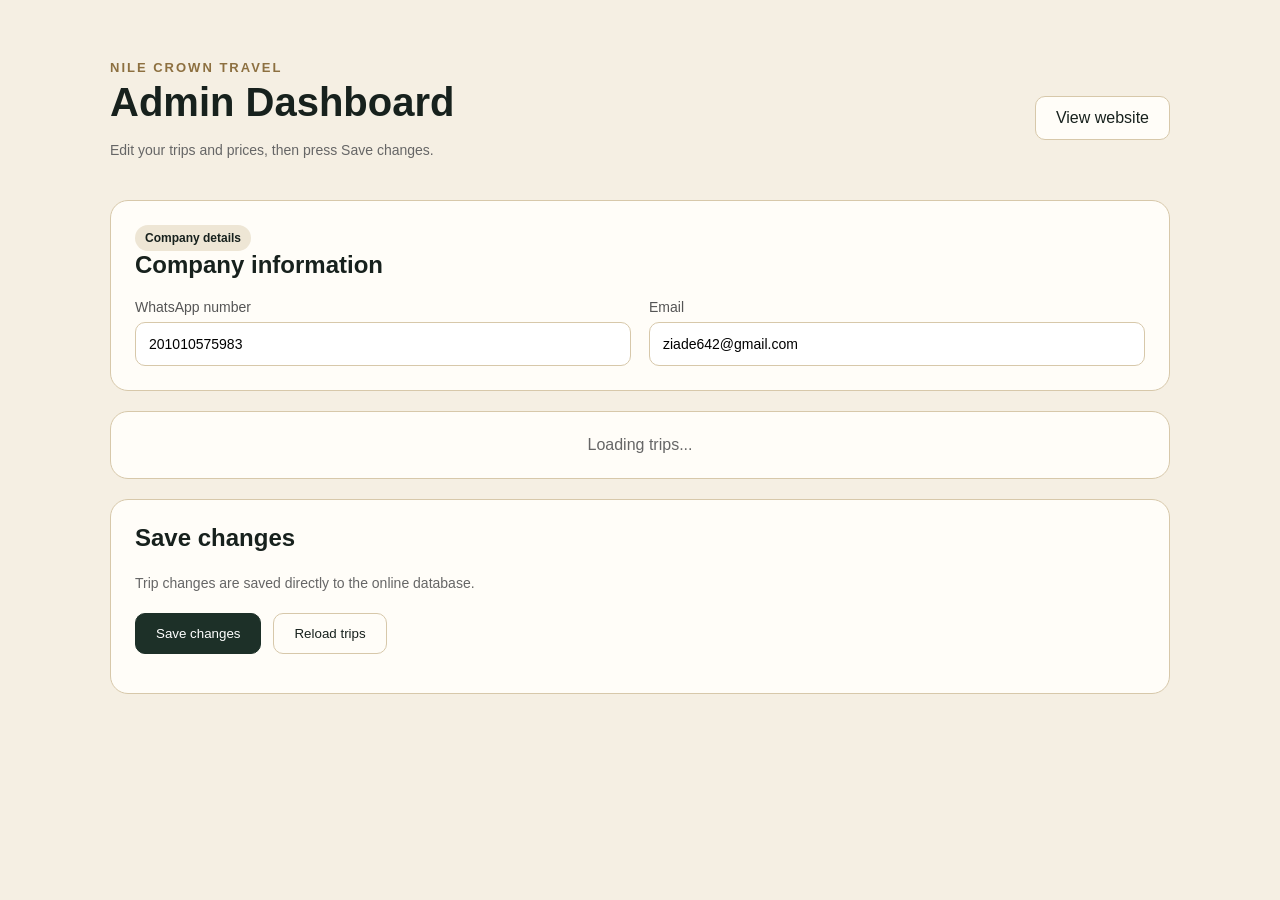
==== commit 42bfe830: "Refactor HTML structure and styles in admin.html" ====
--- a/admin.html
+++ b/admin.html
@@ -28,8 +28,14 @@
   margin-bottom:25px;
 }
 
-h1{font-size:40px;margin:5px 0}
-h2{margin-top:0}
+h1{
+  font-size:40px;
+  margin:5px 0;
+}
+
+h2{
+  margin-top:0;
+}
 
 .kicker{
   font-size:13px;
@@ -58,7 +64,8 @@
   color:#555;
 }
 
-input,textarea{
+input,
+textarea{
   display:block;
   width:100%;
   margin-top:7px;
@@ -144,6 +151,7 @@
 }
 
 @media(max-width:700px){
+
   header{
     flex-direction:column;
     align-items:flex-start;
@@ -154,7 +162,10 @@
     grid-template-columns:1fr;
   }
 
-  h1{font-size:32px}
+  h1{
+    font-size:32px;
+  }
+
 }
 </style>
 </head>
@@ -164,19 +175,27 @@
 <div class="wrap">
 
 <header>
+
   <div>
-    <div class="kicker">Nile Crown Travel</div>
-
-    <h1>Admin Dashboard</h1>
+
+    <div class="kicker">
+      Nile Crown Travel
+    </div>
+
+    <h1>
+      Admin Dashboard
+    </h1>
 
     <p class="note">
       Edit your trips and prices, then press Save changes.
     </p>
+
   </div>
 
   <a class="btn" href="index.html">
     View website
   </a>
+
 </header>
 
 
@@ -195,19 +214,24 @@
   <div class="grid">
 
     <label>
+
       WhatsApp number
 
       <input
         id="wa"
         value="201010575983">
+
     </label>
 
+
     <label>
+
       Email
 
       <input
         id="email"
         value="ziade642@gmail.com">
+
     </label>
 
   </div>
@@ -245,14 +269,19 @@
       class="btn primary"
       type="button"
       onclick="saveAll()">
+
       Save changes
+
     </button>
+
 
     <button
       class="btn"
       type="button"
       onclick="loadTrips()">
+
       Reload trips
+
     </button>
 
   </div>
@@ -293,10 +322,6 @@
 }
 
 
-/*
-  Show a readable message.
-*/
-
 function showStatus(message,type=""){
 
   const status =
@@ -325,17 +350,18 @@
 
   try{
 
-    const response = await fetch(
-      `${SUPABASE_URL}/rest/v1/trips?select=*&order=id.asc`,
-      {
-        method:"GET",
-
-        headers:{
-          apikey:SUPABASE_KEY,
-          Authorization:`Bearer ${SUPABASE_KEY}`
+    const response =
+      await fetch(
+        `${SUPABASE_URL}/rest/v1/trips?select=*&order=id.asc`,
+        {
+          method:"GET",
+
+          headers:{
+            apikey:SUPABASE_KEY,
+            Authorization:`Bearer ${SUPABASE_KEY}`
+          }
         }
-      }
-    );
+      );
 
 
     if(!response.ok){
@@ -357,463 +383,4 @@
     if(!Array.isArray(rows)){
 
       throw new Error(
-        "Supabase returned an unexpected response."
-      );
-
-    }
-
-
-    if(rows.length === 0){
-
-      box.innerHTML =
-        '<div class="card loading">No trips found.</div>';
-
-      return;
-
-    }
-
-
-    renderTrips(rows);
-
-
-  }catch(error){
-
-    console.error(error);
-
-    box.innerHTML = `
-
-      <div class="card">
-
-        <h2>
-          Could not load trips
-        </h2>
-
-        <p class="note">
-          ${escapeHtml(error.message)}
-        </p>
-
-      </div>
-
-    `;
-
-    showStatus(
-      "Could not load trips.",
-      "error"
-    );
-
-  }
-
-}
-
-
-/* ================================
-   DISPLAY TRIPS
-================================ */
-
-function renderTrips(rows){
-
-  const box =
-    document.getElementById("trips");
-
-
-  box.innerHTML = rows.map(trip => `
-
-    <div class="card">
-
-      <span class="badge">
-        Trip ID: ${escapeHtml(trip.id)}
-      </span>
-
-
-      <h2>
-        ${escapeHtml(
-          trip.title_en ||
-          trip.title_ar ||
-          "Trip"
-        )}
-      </h2>
-
-
-      <div class="grid">
-
-
-        <!-- ENGLISH TITLE -->
-
-        <label>
-
-          English title
-
-          <input
-            data-id="${escapeHtml(trip.id)}"
-            data-field="title_en"
-            value="${escapeHtml(trip.title_en)}">
-
-        </label>
-
-
-        <!-- ARABIC TITLE -->
-
-        <label>
-
-          Arabic title
-
-          <input
-            dir="rtl"
-            data-id="${escapeHtml(trip.id)}"
-            data-field="title_ar"
-            value="${escapeHtml(trip.title_ar)}">
-
-        </label>
-
-
-        <!-- ENGLISH PRICE -->
-
-        <label class="price">
-
-          <strong>
-            English price
-          </strong>
-
-          <input
-            type="text"
-            inputmode="decimal"
-            data-id="${escapeHtml(trip.id)}"
-            data-field="price_en"
-            value="${escapeHtml(trip.price_en)}">
-
-        </label>
-
-
-        <!-- ARABIC PRICE -->
-
-        <label class="price">
-
-          <strong>
-            Arabic price
-          </strong>
-
-          <input
-            dir="rtl"
-            type="text"
-            inputmode="decimal"
-            data-id="${escapeHtml(trip.id)}"
-            data-field="price_ar"
-            value="${escapeHtml(trip.price_ar)}">
-
-        </label>
-
-
-        <!-- ENGLISH IMAGE -->
-
-        <label>
-
-          English image URL
-
-          <input
-            data-id="${escapeHtml(trip.id)}"
-            data-field="image_en"
-            value="${escapeHtml(trip.image_en)}">
-
-        </label>
-
-
-        <!-- ARABIC IMAGE -->
-
-        <label>
-
-          Arabic image URL
-
-          <input
-            dir="rtl"
-            data-id="${escapeHtml(trip.id)}"
-            data-field="image_ar"
-            value="${escapeHtml(trip.image_ar)}">
-
-        </label>
-
-
-        <!-- ENGLISH DESCRIPTION -->
-
-        <label style="grid-column:1/-1">
-
-          English description
-
-          <textarea
-            data-id="${escapeHtml(trip.id)}"
-            data-field="description_en">${escapeHtml(trip.description_en)}</textarea>
-
-        </label>
-
-
-        <!-- ARABIC DESCRIPTION -->
-
-        <label style="grid-column:1/-1">
-
-          Arabic description
-
-          <textarea
-            dir="rtl"
-            data-id="${escapeHtml(trip.id)}"
-            data-field="description_ar">${escapeHtml(trip.description_ar)}</textarea>
-
-        </label>
-
-
-      </div>
-
-    </div>
-
-  `).join("");
-
-}
-
-
-/* ================================
-   SAVE ALL TRIPS
-================================ */
-
-async function saveAll(){
-
-  const button =
-    document.getElementById("saveBtn");
-
-
-  button.disabled = true;
-
-
-  showStatus(
-    "Saving changes..."
-  );
-
-
-  const updates = {};
-
-
-  document
-    .querySelectorAll("[data-id][data-field]")
-    .forEach(input => {
-
-      const id =
-        input.dataset.id;
-
-      const field =
-        input.dataset.field;
-
-
-      if(!updates[id]){
-
-        updates[id] = {};
-
-      }
-
-
-      let value =
-        input.value.trim();
-
-
-      /*
-        Keep prices as numbers when possible.
-        This works if Supabase price columns are numeric.
-      */
-
-      if(
-        field === "price_en" ||
-        field === "price_ar"
-      ){
-
-        if(value !== ""){
-
-          const numberValue =
-            Number(value);
-
-          if(!Number.isNaN(numberValue)){
-
-            value = numberValue;
-
-          }
-
-        }
-
-      }
-
-
-      updates[id][field] =
-        value;
-
-    });
-
-
-  try{
-
-
-    const ids =
-      Object.keys(updates);
-
-
-    if(ids.length === 0){
-
-      showStatus(
-        "There are no changes to save."
-      );
-
-      button.disabled = false;
-
-      return;
-
-    }
-
-
-    /*
-      Update each trip separately.
-    */
-
-    for(const id of ids){
-
-      const response =
-        await fetch(
-          `${SUPABASE_URL}/rest/v1/trips?id=eq.${encodeURIComponent(id)}`,
-          {
-            method:"PATCH",
-
-            headers:{
-              apikey:SUPABASE_KEY,
-              Authorization:`Bearer ${SUPABASE_KEY}`,
-              "Content-Type":"application/json",
-              Prefer:"return=representation"
-            },
-
-            body:
-              JSON.stringify(updates[id])
-          }
-        );
-
-
-      if(!response.ok){
-
-        const errorText =
-          await response.text();
-
-
-        throw new Error(
-          `Trip ${id} (${response.status}): ${errorText}`
-        );
-
-      }
-
-    }
-
-
-    /*
-      Save company information locally.
-    */
-
-    localStorage.setItem(
-      "nct_company",
-      JSON.stringify({
-
-        wa:
-          document.getElementById("wa").value.trim(),
-
-        email:
-          document.getElementById("email").value.trim()
-
-      })
-    );
-
-
-    showStatus(
-      "All changes saved successfully ✓",
-      "success"
-    );
-
-
-    /*
-      Reload from Supabase so we know
-      the new values really exist there.
-    */
-
-    await loadTrips();
-
-
-    showStatus(
-      "All changes saved successfully ✓",
-      "success"
-    );
-
-
-  }catch(error){
-
-    console.error(error);
-
-
-    showStatus(
-      "Save failed: " + error.message,
-      "error"
-    );
-
-  }
-
-
-  button.disabled = false;
-
-}
-
-
-/* ================================
-   COMPANY DATA
-================================ */
-
-function loadCompany(){
-
-  try{
-
-    const saved =
-      JSON.parse(
-        localStorage.getItem("nct_company") || "null"
-      );
-
-
-    if(!saved)
-      return;
-
-
-    if(saved.wa){
-
-      document.getElementById("wa").value =
-        saved.wa;
-
-    }
-
-
-    if(saved.email){
-
-      document.getElementById("email").value =
-        saved.email;
-
-    }
-
-
-  }catch(error){
-
-    console.error(
-      "Company data error:",
-      error
-    );
-
-  }
-
-}
-
-
-/* ================================
-   START
-================================ */
-
-loadCompany();
-
-loadTrips();
-
-</script>
-
-</body>
-</html>
+        "Supabase returned
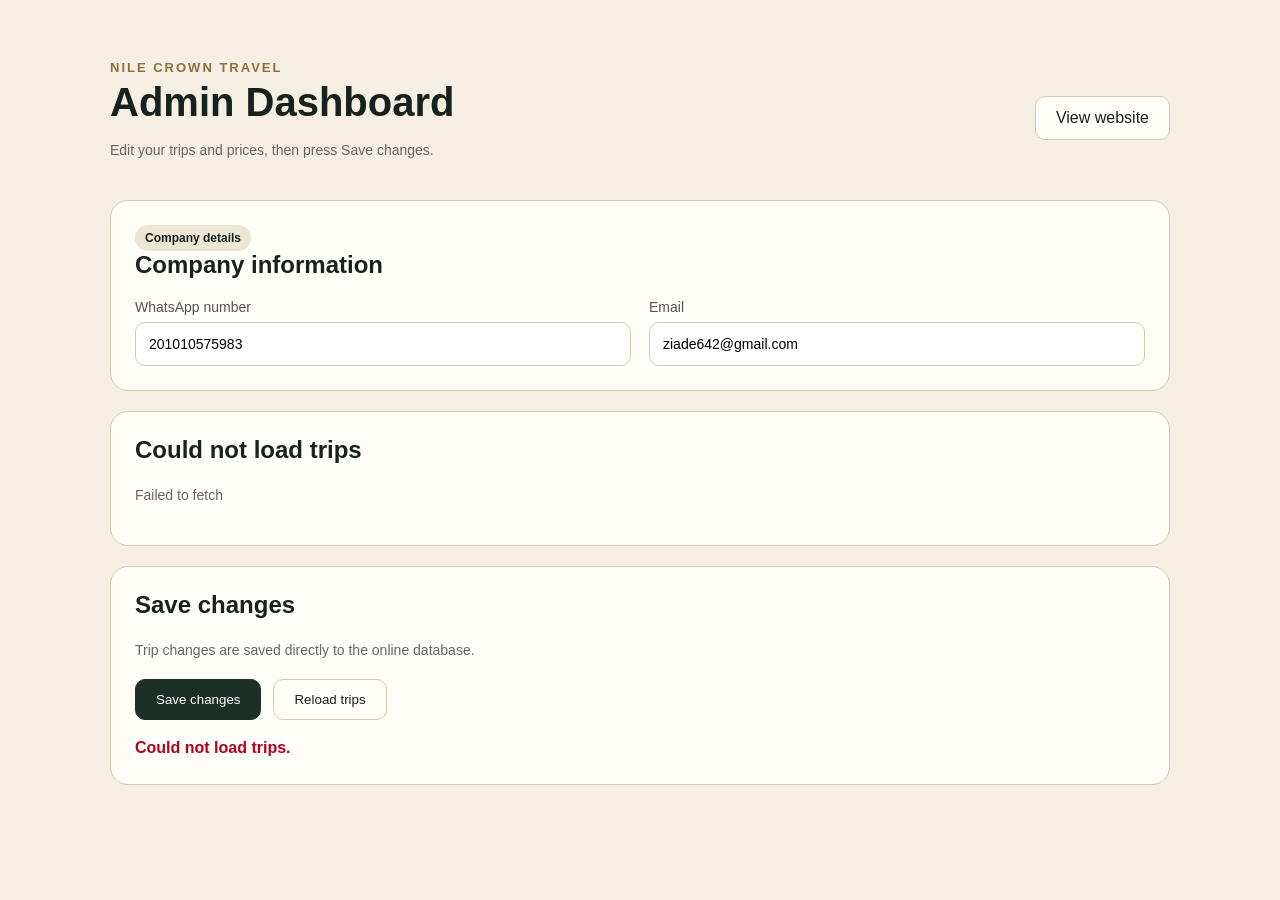
==== commit 39d39d1a: "Update admin.html" ====
--- a/admin.html
+++ b/admin.html
@@ -383,4 +383,445 @@
     if(!Array.isArray(rows)){
 
       throw new Error(
-        "Supabase returned
+        "Supabase returned an unexpected response."
+      );
+
+    }
+
+
+    if(rows.length === 0){
+
+      box.innerHTML =
+        '<div class="card loading">No trips found.</div>';
+
+      return;
+
+    }
+
+
+    renderTrips(rows);
+
+
+  }catch(error){
+
+    console.error(error);
+
+    box.innerHTML = `
+
+      <div class="card">
+
+        <h2>
+          Could not load trips
+        </h2>
+
+        <p class="note">
+          ${escapeHtml(error.message)}
+        </p>
+
+      </div>
+
+    `;
+
+    showStatus(
+      "Could not load trips.",
+      "error"
+    );
+
+  }
+
+}
+
+
+/* ================================
+   DISPLAY TRIPS
+================================ */
+
+function renderTrips(rows){
+
+  const box =
+    document.getElementById("trips");
+
+
+  box.innerHTML =
+    rows.map(trip => `
+
+    <div class="card">
+
+      <span class="badge">
+        Trip ID: ${escapeHtml(trip.id)}
+      </span>
+
+
+      <h2>
+        ${escapeHtml(
+          trip.title_en ||
+          trip.title_ar ||
+          "Trip"
+        )}
+      </h2>
+
+
+      <div class="grid">
+
+
+        <!-- ENGLISH TITLE -->
+
+        <label>
+
+          English title
+
+          <input
+            data-id="${escapeHtml(trip.id)}"
+            data-field="title_en"
+            value="${escapeHtml(trip.title_en)}">
+
+        </label>
+
+
+        <!-- ARABIC TITLE -->
+
+        <label>
+
+          Arabic title
+
+          <input
+            dir="rtl"
+            data-id="${escapeHtml(trip.id)}"
+            data-field="title_ar"
+            value="${escapeHtml(trip.title_ar)}">
+
+        </label>
+
+
+        <!-- ENGLISH PRICE -->
+
+        <label class="price">
+
+          <strong>
+            English price
+          </strong>
+
+          <input
+            type="text"
+            inputmode="decimal"
+            data-id="${escapeHtml(trip.id)}"
+            data-field="price_en"
+            value="${escapeHtml(trip.price_en)}">
+
+        </label>
+
+
+        <!-- ARABIC PRICE -->
+
+        <label class="price">
+
+          <strong>
+            Arabic price
+          </strong>
+
+          <input
+            dir="rtl"
+            type="text"
+            inputmode="decimal"
+            data-id="${escapeHtml(trip.id)}"
+            data-field="price_ar"
+            value="${escapeHtml(trip.price_ar)}">
+
+        </label>
+
+
+        <!-- ENGLISH IMAGE -->
+
+        <label>
+
+          English image URL
+
+          <input
+            data-id="${escapeHtml(trip.id)}"
+            data-field="image_en"
+            value="${escapeHtml(trip.image_en)}">
+
+        </label>
+
+
+        <!-- ARABIC IMAGE -->
+
+        <label>
+
+          Arabic image URL
+
+          <input
+            dir="rtl"
+            data-id="${escapeHtml(trip.id)}"
+            data-field="image_ar"
+            value="${escapeHtml(trip.image_ar)}">
+
+        </label>
+
+
+        <!-- ENGLISH DESCRIPTION -->
+
+        <label style="grid-column:1/-1">
+
+          English description
+
+          <textarea
+            data-id="${escapeHtml(trip.id)}"
+            data-field="description_en">${escapeHtml(trip.description_en)}</textarea>
+
+        </label>
+
+
+        <!-- ARABIC DESCRIPTION -->
+
+        <label style="grid-column:1/-1">
+
+          Arabic description
+
+          <textarea
+            dir="rtl"
+            data-id="${escapeHtml(trip.id)}"
+            data-field="description_ar">${escapeHtml(trip.description_ar)}</textarea>
+
+        </label>
+
+
+      </div>
+
+    </div>
+
+  `).join("");
+
+}
+
+
+/* ================================
+   SAVE ALL TRIPS
+================================ */
+
+async function saveAll(){
+
+  const button =
+    document.getElementById("saveBtn");
+
+
+  button.disabled = true;
+
+
+  showStatus(
+    "Saving changes..."
+  );
+
+
+  const updates = {};
+
+
+  document
+    .querySelectorAll("[data-id][data-field]")
+    .forEach(input => {
+
+      const id =
+        input.dataset.id;
+
+      const field =
+        input.dataset.field;
+
+
+      if(!updates[id]){
+
+        updates[id] = {};
+
+      }
+
+
+      /*
+        IMPORTANT:
+        All values are kept as TEXT.
+
+        price_en and price_ar are TEXT
+        columns in Supabase.
+      */
+
+      const value =
+        input.value.trim();
+
+
+      updates[id][field] =
+        value;
+
+    });
+
+
+  try{
+
+    const ids =
+      Object.keys(updates);
+
+
+    if(ids.length === 0){
+
+      showStatus(
+        "There are no changes to save."
+      );
+
+      button.disabled = false;
+
+      return;
+
+    }
+
+
+    /*
+      Update each trip separately.
+    */
+
+    for(const id of ids){
+
+      const response =
+        await fetch(
+          `${SUPABASE_URL}/rest/v1/trips?id=eq.${encodeURIComponent(id)}`,
+          {
+            method:"PATCH",
+
+            headers:{
+              apikey:SUPABASE_KEY,
+              Authorization:`Bearer ${SUPABASE_KEY}`,
+              "Content-Type":"application/json",
+              Prefer:"return=representation"
+            },
+
+            body:
+              JSON.stringify(updates[id])
+          }
+        );
+
+
+      if(!response.ok){
+
+        const errorText =
+          await response.text();
+
+
+        throw new Error(
+          `Trip ${id} (${response.status}): ${errorText}`
+        );
+
+      }
+
+    }
+
+
+    /*
+      Save company information locally.
+    */
+
+    localStorage.setItem(
+      "nct_company",
+      JSON.stringify({
+
+        wa:
+          document.getElementById("wa").value.trim(),
+
+        email:
+          document.getElementById("email").value.trim()
+
+      })
+    );
+
+
+    showStatus(
+      "All changes saved successfully ✓",
+      "success"
+    );
+
+
+    /*
+      Reload from Supabase
+      to verify the saved values.
+    */
+
+    await loadTrips();
+
+
+    showStatus(
+      "All changes saved successfully ✓",
+      "success"
+    );
+
+
+  }catch(error){
+
+    console.error(error);
+
+
+    showStatus(
+      "Save failed: " + error.message,
+      "error"
+    );
+
+  }
+
+
+  button.disabled = false;
+
+}
+
+
+/* ================================
+   COMPANY DATA
+================================ */
+
+function loadCompany(){
+
+  try{
+
+    const saved =
+      JSON.parse(
+        localStorage.getItem("nct_company") || "null"
+      );
+
+
+    if(!saved)
+      return;
+
+
+    if(saved.wa){
+
+      document.getElementById("wa").value =
+        saved.wa;
+
+    }
+
+
+    if(saved.email){
+
+      document.getElementById("email").value =
+        saved.email;
+
+    }
+
+
+  }catch(error){
+
+    console.error(
+      "Company data error:",
+      error
+    );
+
+  }
+
+}
+
+
+/* ================================
+   START
+================================ */
+
+loadCompany();
+
+loadTrips();
+
+</script>
+
+</body>
+</html>
